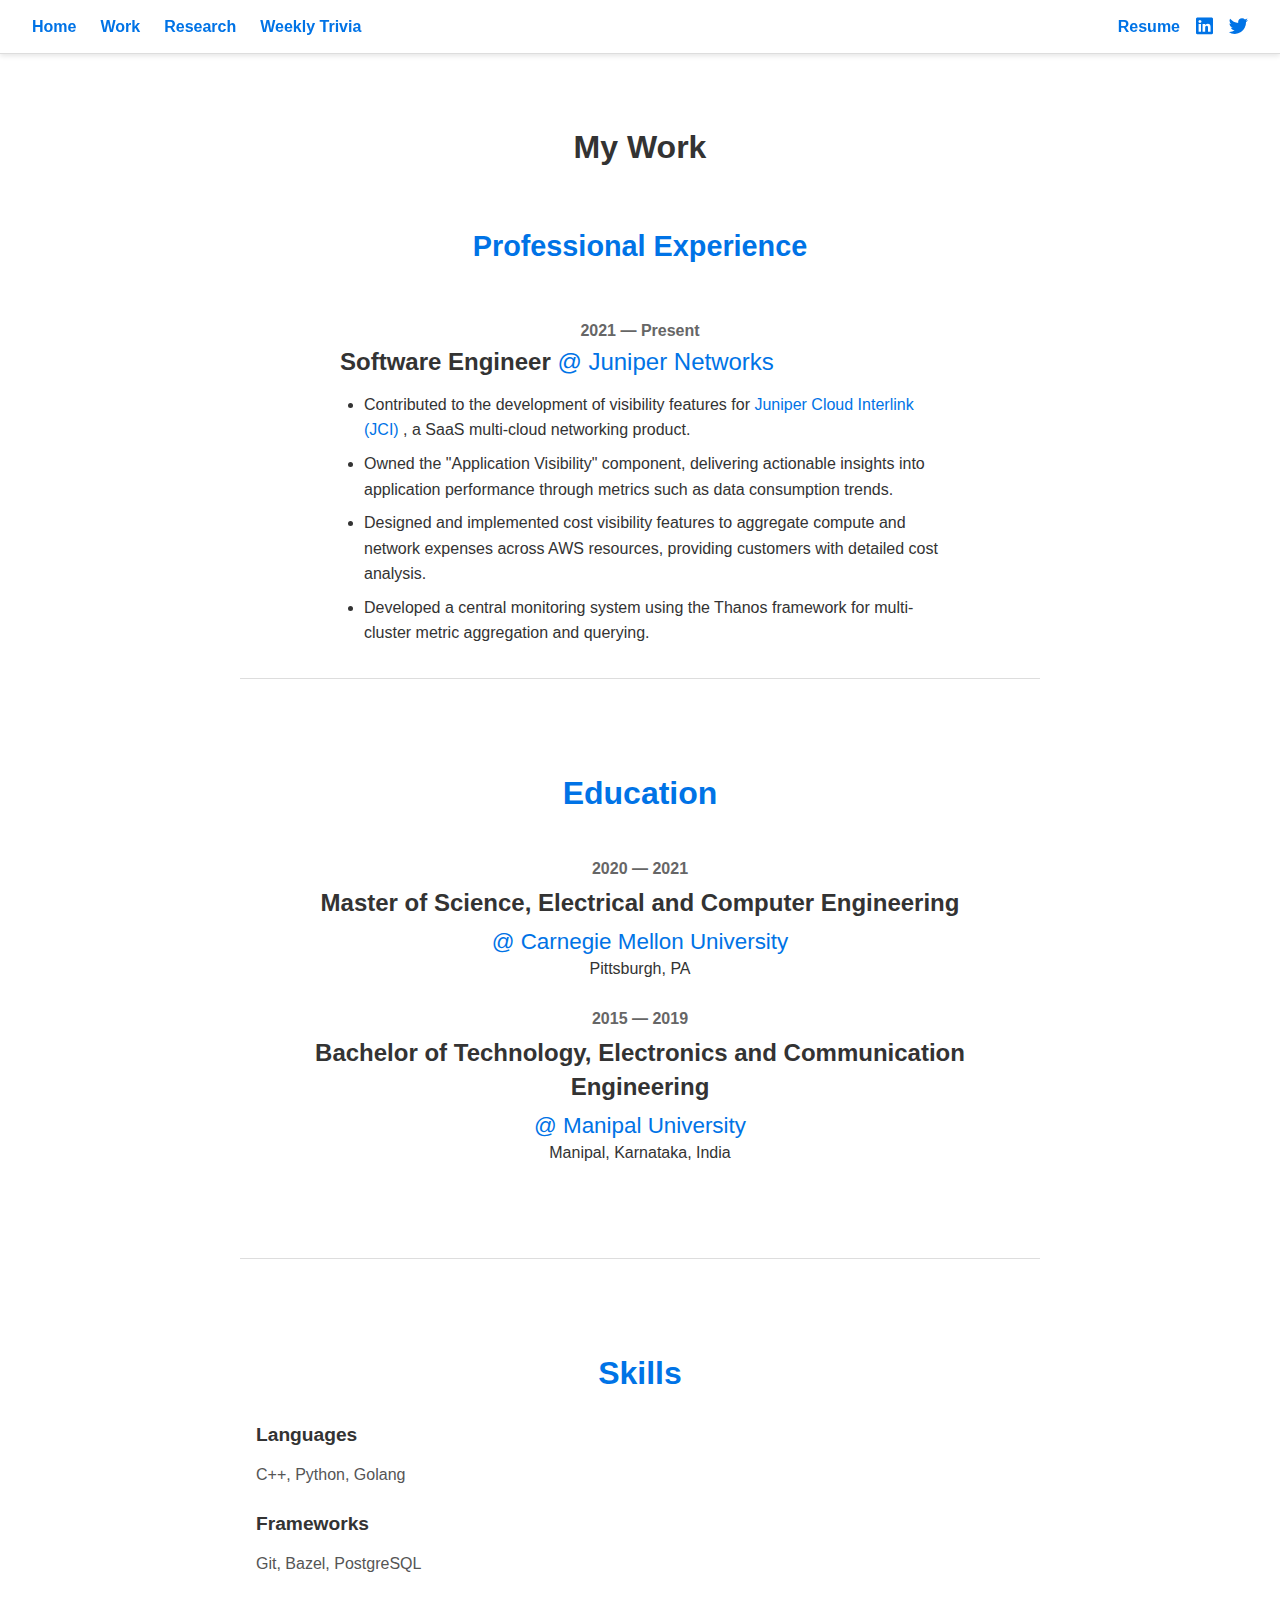
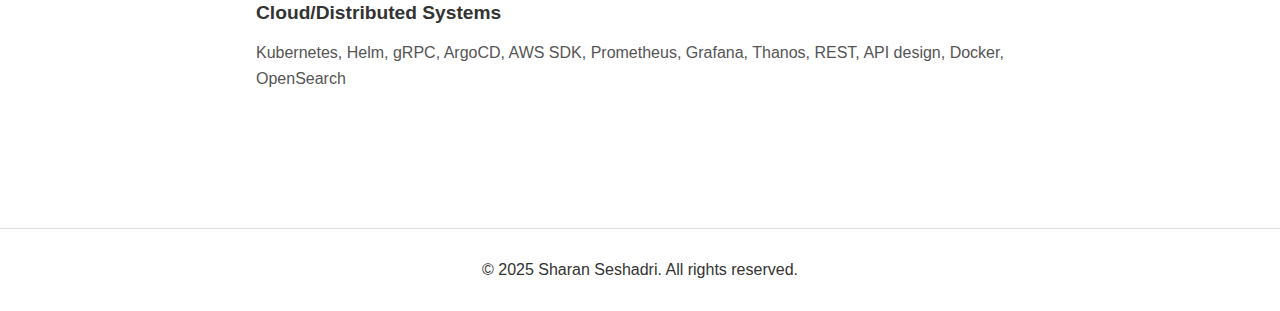
==== my-work.html @ da2d82d5 "populated all sections of my personal website." ====
<!DOCTYPE html>
<html lang="en">
<head>
  <meta charset="UTF-8">
  <meta name="viewport" content="width=device-width, initial-scale=1.0">
  <title>My Work - Sharan Seshadri</title>
  <link rel="stylesheet" href="styles.css">
  <!-- Font Awesome for icons -->
  <link rel="stylesheet" href="https://cdnjs.cloudflare.com/ajax/libs/font-awesome/6.0.0-beta3/css/all.min.css">
  <link rel="icon" type="image/x-icon" href="favicon.ico">
</head>
<body>
  <div id="container">
    <!-- Header Section -->
    <header>
      <div class="header-left">
        <a href="index.html">Home</a>
        <a href="my-work.html">Work</a>
        <a href="research.html">Research</a>
        <a href="weekly-trivia.html">Weekly Trivia</a>
      </div>
      <div class="header-right">
        <a href="assets/sharan_seshadri_resume.pdf" target="_blank" class="resume-link">Resume</a>
        <a href="https://www.linkedin.com/in/sharan-seshadri" target="_blank" aria-label="LinkedIn">
          <i class="fab fa-linkedin"></i>
        </a>
        <a href="https://x.com/sharan2510" target="_blank" aria-label="Twitter">
          <i class="fab fa-twitter"></i>
        </a>
      </div>
    </header>

    <!-- Work Experience Section -->
    <main>
      <section id="work-experience">
        <h2>My Work</h2>

        <!-- Professional Experience -->
        <div class="section">
            <h3>Professional Experience</h3>
            <div class="experience">
              <div class="timeline">2021 — Present</div>
              <div class="details">
                <h4>Software Engineer <span>@ <a href="https://www.juniper.net/us/en.html" target="_blank">Juniper Networks</a></span></h4>
                <ul>
                    <li>Contributed to the development of visibility features for <a href="https://blogs.juniper.net/en-us/enterprise-cloud-and-transformation/simplify-multicloud-networking-across-hybrid-and-multicloud-networks-at-scale-to-enable-the-best-experience" target="_blank">Juniper Cloud Interlink (JCI) </a>, a SaaS multi-cloud networking product.</li>
                    <li>Owned the "Application Visibility" component, delivering actionable insights into application performance through metrics such as data consumption trends.</li>
                    <li>Designed and implemented cost visibility features to aggregate compute and network expenses across AWS resources, providing customers with detailed cost analysis.</li>
                    <li>Developed a central monitoring system using the Thanos framework for multi-cluster metric aggregation and querying.</li>
                  </ul>
              </div>
            </div>
          </div>
          

        <!-- Academic Experience -->
        <div class="section" id="academic-experience">
            <h3>Education</h3>
            <div class="academic-item">
              <div class="timeline">2020 — 2021</div>
              <div class="details">
                <h4>Master of Science, Electrical and Computer Engineering</h4>
                <p>@ <a href="https://www.cmu.edu/" target="_blank"> Carnegie Mellon University</a></p> Pittsburgh, PA
              </div>
            </div>
            <div class="academic-item">
              <div class="timeline">2015 — 2019</div>
              <div class="details">
                <h4>Bachelor of Technology, Electronics and Communication Engineering</h4>
                <p>@ <a href="https://www.manipal.edu/mit.html" target="_blank"> Manipal University</a></p>Manipal, Karnataka, India 
              </div>
            </div>
          </div>          
        
        <!-- Divider -->
        <hr>

        <!-- Skills -->
        <div class="section" id="skills">
            <h3>Skills</h3>
            <div class="skills-categories">
              <div class="skills-category">
                <h4>Languages</h4>
                <p>C++, Python, Golang</p>
              </div>
              <div class="skills-category">
                <h4>Frameworks</h4>
                <p>Git, Bazel, PostgreSQL</p>
              </div>
              <div class="skills-category">
                <h4>Cloud/Distributed Systems</h4>
                <p>Kubernetes, Helm, gRPC, ArgoCD, AWS SDK, Prometheus, Grafana, Thanos, REST, API design, Docker, OpenSearch</p>
              </div>
            </div>
          </div>          
    </main>

    <!-- Footer -->
    <footer>
      <p>© 2025 Sharan Seshadri. All rights reserved.</p>
    </footer>
  </div>
  
  <!-- JavaScript for light/dark mode toggle -->
  <script src="scripts.js"></script>
</body>
</html>
---- styles.css ----
/* General Styles */
body {
  margin: 0;
  font-family: Arial, sans-serif;
  color: #333;
  background-color: #fff;
  transition: background-color 0.3s, color 0.3s;
}

a {
  color: #0073e6;
  text-decoration: none;
}

a:hover {
  text-decoration: underline;
}

ul {
  list-style: none;
  padding: 0;
}

/* Header Section */
header {
  display: flex;
  justify-content: space-between; /* Space between left and right sections */
  align-items: center;
  padding: 1em 2em;
  background-color: #ffffff; /* Opaque white background */
  border-bottom: 1px solid #ddd;
  position: sticky; /* Keeps the header fixed at the top */
  top: 0;
  z-index: 10;
  box-shadow: 0px 2px 5px rgba(0, 0, 0, 0.1); /* Optional: Add a subtle shadow for better separation */
}

.header-left {
  display: flex;
  gap: 1.5em; /* Space between navigation links */
}

.header-left a {
  font-size: 1em;
  font-weight: bold;
  color: #0073e6;
}

.header-left a:hover {
  color: #005bb5; /* Darker blue on hover */
}

.header-right {
  display: flex;
  align-items: center;
  gap: 1em; /* Adds space between icons */
}

.header-right .resume-link {
  color: #0073e6;
  font-size: 1em;
  font-weight: bold;
  text-decoration: none;
}

.header-right .resume-link:hover {
  text-decoration: underline;
  color: #005bb5;
}

.header-right i {
  font-size: 1.2em; /* Icon size */
  color: #0073e6;
  cursor: pointer;
}

.header-right i:hover {
  color: #005bb5;
}

header button {
  background: none;
  border: none;
  cursor: pointer;
  font-size: 1.2em;
  color: inherit;
}

header button:hover {
  color: #0073e6;
}

/* Intro Section */
.intro {
  text-align: center;
  padding: 3em 1em;
}

.intro h2 {
  font-size: 2em;
  margin: 1;
}

.intro p {
  text-align: justify;
  font-size: 1.1em; /* Optional: Adjust font size if needed */
  line-height: 1.6; /* Optional: Improve readability by adding line height */
  margin: 1.5em 0; /* Optional: Add spacing between paragraphs */
}

/* Main Content Section */
section {
  max-width: 800px;
  margin: 2em auto;
  padding: 1em;
}

section h3 {
  font-size: 1.5em;
  margin-bottom: 0.5em;
}

footer {
  text-align: center;
  padding: 1em;
  border-top: 1px solid #ddd;
}

/* Dark Mode */
body.dark {
  background-color: #121212;
  color: #f1f1f1;
}

body.dark a {
  color: #90caf9;
}

body.dark header {
  border-bottom: 1px solid #444;
}

body.dark footer {
  border-top: 1px solid #444;
}

.header-right i:hover {
  color: #90caf9; /* Adjust hover color for dark mode */
}

/* Work Experience Section */
#work-experience {
  max-width: 800px;
  margin: 2em auto;
  padding: 1em;
}

#work-experience h2 {
  font-size: 2em;
  text-align: center;
  margin-bottom: 2em;
}

.section {
  margin-bottom: 2em;
}

.section h3 {
  font-size: 1.8em;
  text-align: center;
  margin-bottom: 1.5em;
  color: #0073e6;
}

/* Experience Entries */
.experience {
  display: flex;
  flex-direction: column;
  align-items: center;
  text-align: left;
  margin-bottom: 1.5em;
  padding: 1em 0;
  border-bottom: 1px solid #ddd;
}

.timeline {
  font-size: 1em;
  font-weight: bold;
  color: #666;
  text-align: center;
  margin-bottom: 0.5em;
}

.details {
  max-width: 600px;
}

.details h4 {
  font-size: 1.5em;
  margin: 0 0 0.5em;
}

.details h4 span {
  font-size: 1em;
  font-weight: normal;
  color: #0073e6;
}

.details p {
  font-size: 1em;
  color: #333;
  line-height: 1.6;
}

/* Skills Section */
#skills {
  padding: 2em 1em;
  text-align: center;
}

#skills h3 {
  font-size: 2em;
  margin-bottom: 1em;
  color: #0073e6; /* Matching accent color */
}

.skills-categories {
  max-width: 800px;
  margin: 0 auto;
  text-align: left; /* Align content to the left like other sections */
}

.skills-category {
  margin-bottom: 1.5em; /* Spacing between skill categories */
}

.skills-category h4 {
  font-size: 1.2em;
  font-weight: bold;
  color: #333; /* Match text color with other headings */
  margin-bottom: 0.5em;
}

.skills-category p {
  font-size: 1em;
  line-height: 1.6;
  color: #555; /* Softer color for text */
}


/* Responsive Design */
@media (max-width: 768px) {
  .experience {
    text-align: center;
  }

  .details {
    max-width: 100%;
  }
}

.details ul {
  list-style-type: disc; /* Standard bullet points */
  margin: 1em 0;
  padding-left: 1.5em; /* Indentation for bullet points */
  color: #333; /* Text color for bullets */
}

.details ul li {
  margin-bottom: 0.5em; /* Spacing between bullet points */
  font-size: 1em; /* Consistent font size */
  line-height: 1.6; /* Improve readability */
}

/* Academic Experience Section */
#academic-experience {
  padding: 2em 1em;
  text-align: center;
  max-width: 800px; /* Ensure same width as other headings */
  margin: 0 auto; /* Center the section */
}

#academic-experience h3 {
  font-size: 2em;
  margin-bottom: 1.5em;
  color: #0073e6; /* Accent color */
  text-align: center; /* Ensure heading is centered */
}

/* Academic Items */
.academic-item {
  margin-bottom: 2em;
  text-align: center; /* Center all text inside this container */
}

.academic-item .timeline {
  font-size: 1em;
  font-weight: bold;
  color: #666;
  margin-bottom: 0.5em;
}

.academic-item .details {
  max-width: 800px; /* Ensure consistent width */
  margin: 0 auto; /* Center align details within the section */
}

.academic-item .details h4 {
  font-size: 1.5em;
  font-weight: bold;
  color: #333;
  margin-bottom: 0.2em;
  line-height: 1.4;
}

.academic-item .details p {
  font-size: 1.4em;
  color: #0073e6; /* Blue for university */
  margin: 0;
}

/* Divider Styling */
hr {
  border: none;
  border-top: 1px solid #ddd;
  margin: 2em 0; /* Adds space above and below the divider */
  width: 100%; /* Spans the entire container width */
}

/* Trivia Section */
#trivia-container {
  max-width: 800px;
  margin: 4em auto;
  text-align: center;
}

.trivia {
  padding: 2em;
  border: 1px solid #ddd;
  border-radius: 8px;
  background-color: #f9f9f9;
}

.trivia-date {
  font-size: 1.2em;
  color: #666;
  margin-bottom: 1em;
}

.trivia-text {
  font-size: 1.5em;
  color: #333;
  margin-bottom: 2em;
}

.trivia-navigation {
  display: flex;
  justify-content: space-between;
}

.trivia-nav-link {
  font-size: 1em;
  color: #0073e6;
  text-decoration: none;
  font-weight: bold;
}

.trivia-nav-link:hover {
  text-decoration: underline;
}

.trivia-header {
  text-align: center;
  padding: 3em 1em;
}

.trivia-header h2 {
  font-size: 2em;
  margin: 0;
}

.trivia-header p {
  font-size: 1.2em;
  margin-top: 0.5em;
}

.experience.no-divider {
  border-bottom: none; /* Removes the divider */
  padding-bottom: 0; /* Adjust padding to make spacing consistent */
}

.experience.no-divider:last-child {
  margin-bottom: 0; /* Remove extra space for the last item */
}

.paper-link {
  display: block; /* Places the link on its own line for clarity */
  font-size: 1em;
  color: #0073e6;
  text-decoration: none;
  margin-top: 0.5em;
}

.paper-link:hover {
  text-decoration: underline;
  color: #005bb5; /* Darker blue for hover effect */
}

.profile-photo {
  display: block;
  margin: 1em auto; /* Center the image and add spacing */
  width: 500px; /* Adjust width */
  height: 500px; /* Match height to width for a perfect circle */
  border-radius: 50%; /* Ensure the photo stays circular */
  object-fit: cover; /* Prevent stretching by cropping if needed */
  box-shadow: 0 4px 6px rgba(0, 0, 0, 0.1); /* Optional: Add a subtle shadow for better aesthetics */
}

.experience.no-divider {
  margin-bottom: 2em; /* Adds space between each experience section */
}
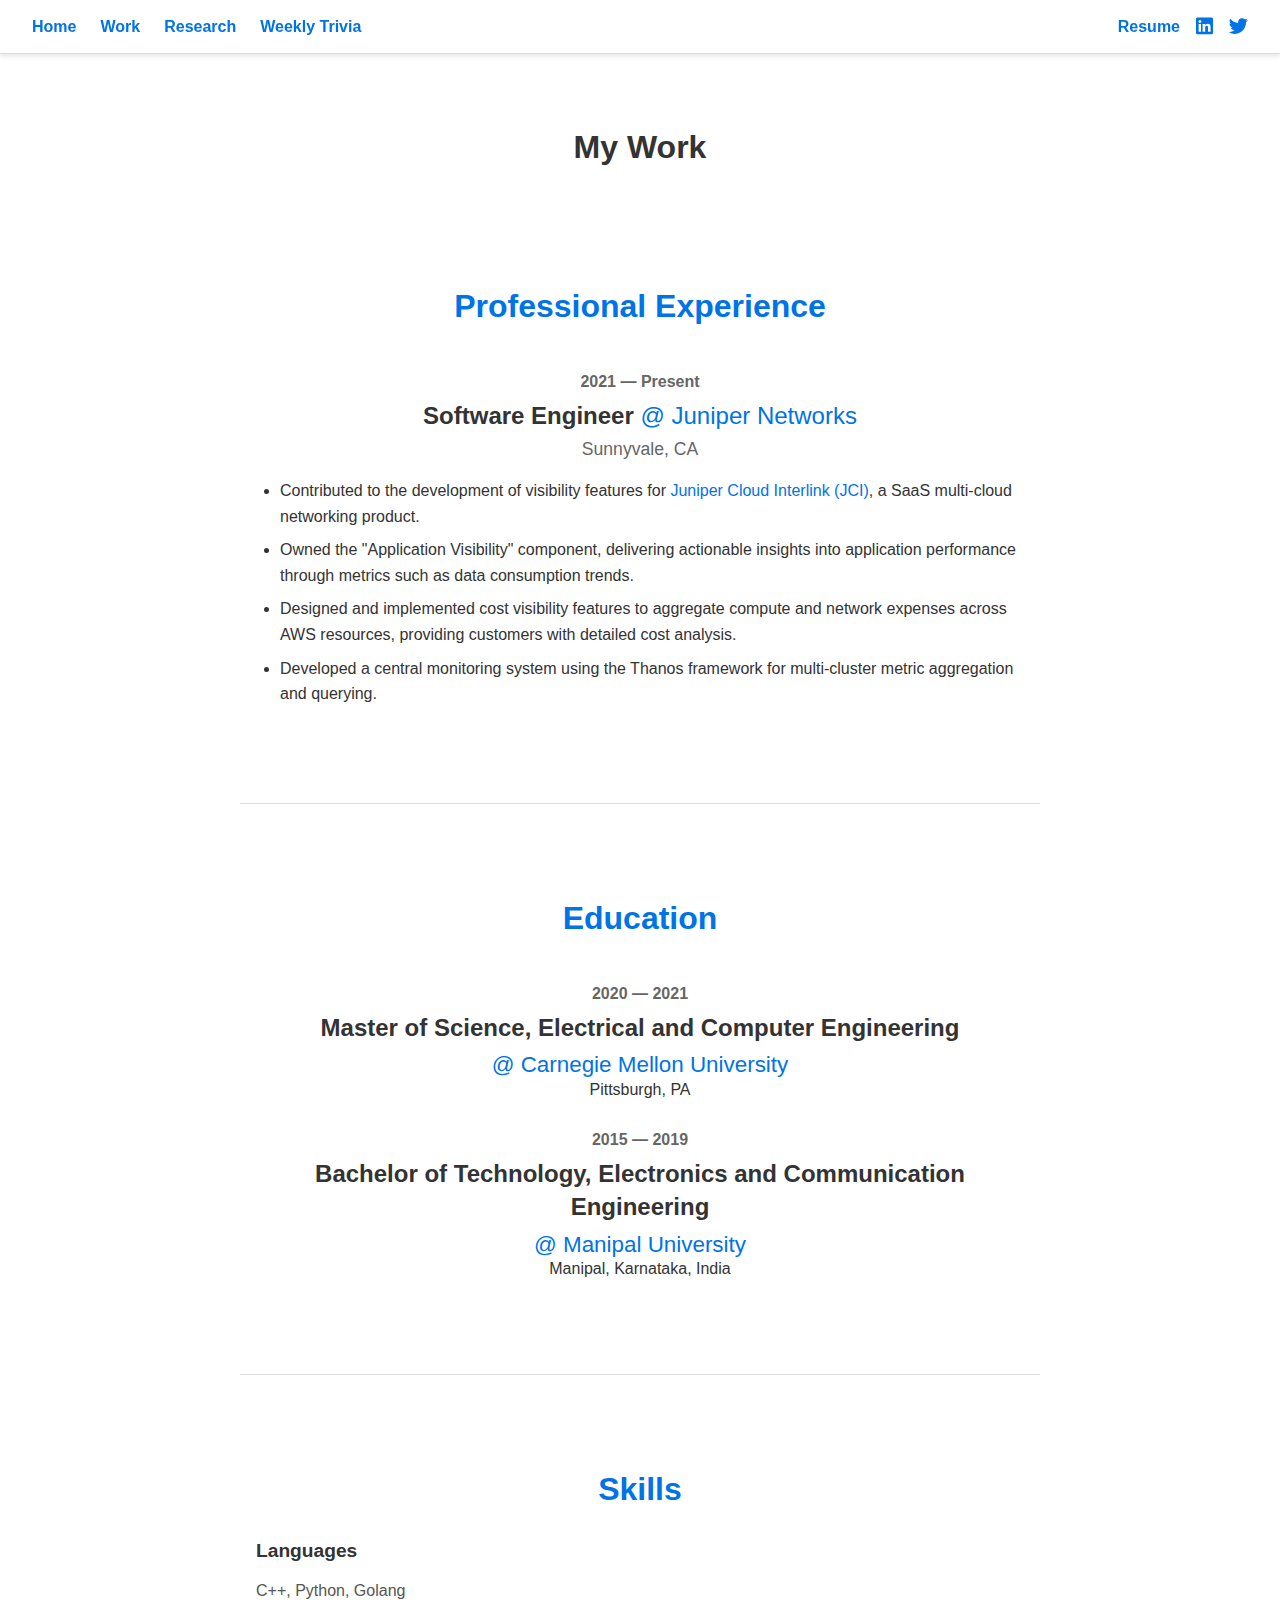
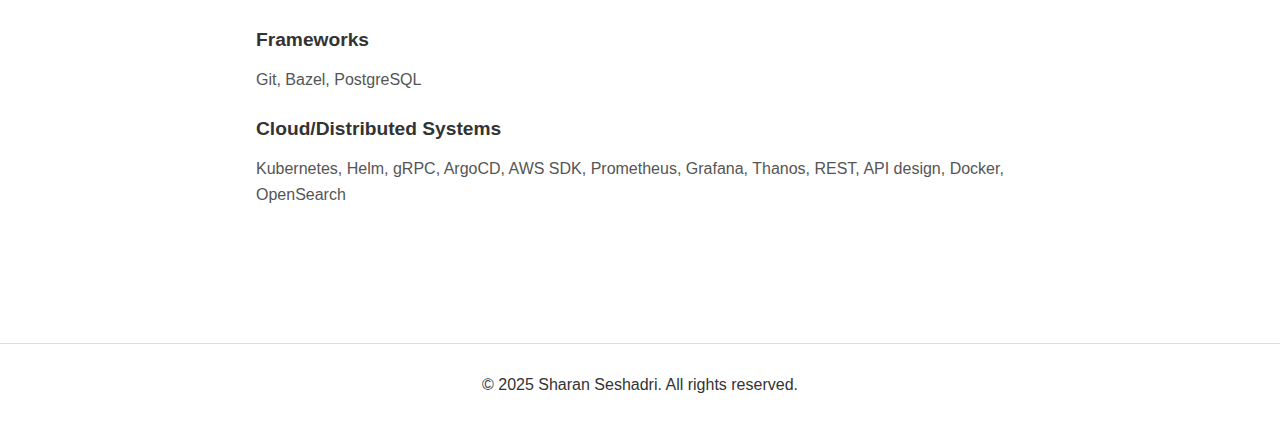
==== commit b9532668: "formatting, typos" ====
--- a/my-work.html
+++ b/my-work.html
@@ -36,22 +36,25 @@
         <h2>My Work</h2>
 
         <!-- Professional Experience -->
-        <div class="section">
-            <h3>Professional Experience</h3>
-            <div class="experience">
+        <section id="professional-experience">
+            <h2>Professional Experience</h2>
+            <div class="experience-item">
               <div class="timeline">2021 — Present</div>
               <div class="details">
                 <h4>Software Engineer <span>@ <a href="https://www.juniper.net/us/en.html" target="_blank">Juniper Networks</a></span></h4>
-                <ul>
-                    <li>Contributed to the development of visibility features for <a href="https://blogs.juniper.net/en-us/enterprise-cloud-and-transformation/simplify-multicloud-networking-across-hybrid-and-multicloud-networks-at-scale-to-enable-the-best-experience" target="_blank">Juniper Cloud Interlink (JCI) </a>, a SaaS multi-cloud networking product.</li>
-                    <li>Owned the "Application Visibility" component, delivering actionable insights into application performance through metrics such as data consumption trends.</li>
-                    <li>Designed and implemented cost visibility features to aggregate compute and network expenses across AWS resources, providing customers with detailed cost analysis.</li>
-                    <li>Developed a central monitoring system using the Thanos framework for multi-cluster metric aggregation and querying.</li>
-                  </ul>
+                <p>Sunnyvale, CA</p>
               </div>
+              <ul>
+                <li>Contributed to the development of visibility features for <a href="https://www.juniper.net" target="_blank">Juniper Cloud Interlink (JCI)</a>, a SaaS multi-cloud networking product.</li>
+                <li>Owned the "Application Visibility" component, delivering actionable insights into application performance through metrics such as data consumption trends.</li>
+                <li>Designed and implemented cost visibility features to aggregate compute and network expenses across AWS resources, providing customers with detailed cost analysis.</li>
+                <li>Developed a central monitoring system using the Thanos framework for multi-cluster metric aggregation and querying.</li>
+              </ul>
             </div>
-          </div>
-          
+          </section>
+
+        <!-- Divider -->
+        <hr>
 
         <!-- Academic Experience -->
         <div class="section" id="academic-experience">
--- a/styles.css
+++ b/styles.css
@@ -197,7 +197,7 @@
 
 .details h4 {
   font-size: 1.5em;
-  margin: 0 0 0.5em;
+  margin: 0 0 0.2em;
 }
 
 .details h4 span {
@@ -209,7 +209,8 @@
 .details p {
   font-size: 1em;
   color: #333;
-  line-height: 1.6;
+  margin: 0; /* Ensure there's no extra margin */
+  line-height: 1.4; /* Slightly smaller line height for tighter spacing */
 }
 
 /* Skills Section */
@@ -418,4 +419,67 @@
 
 .experience.no-divider {
   margin-bottom: 2em; /* Adds space between each experience section */
+}
+
+/* Professional Experience Section */
+#professional-experience {
+  padding: 2em 1em;
+  text-align: center; /* Center align the entire section */
+  max-width: 800px; /* Consistent width with other sections */
+  margin: 0 auto; /* Center the section within the page */
+}
+
+#professional-experience h2 {
+  font-size: 2em;
+  margin-bottom: 1.5em;
+  color: #0073e6; /* Accent color */
+}
+
+.experience-item {
+  margin-bottom: 2em;
+}
+
+.experience-item .timeline {
+  font-size: 1em;
+  font-weight: bold;
+  color: #666;
+  margin-bottom: 0.5em;
+}
+
+.experience-item .details {
+  max-width: 600px;
+  margin: 0 auto; /* Center the content */
+}
+
+.experience-item .details h4 {
+  font-size: 1.5em;
+  font-weight: bold;
+  color: #333;
+  margin-bottom: 0.2em;
+  line-height: 1.4;
+}
+
+.experience-item .details h4 span a {
+  color: #0073e6; /* Match link color with accent color */
+  text-decoration: none;
+}
+
+.experience-item .details p {
+  font-size: 1.1em;
+  color: #666;
+  margin-top: 0;
+}
+
+.experience-item ul {
+  list-style-type: disc;
+  margin: 1em 0;
+  padding-left: 1.5em; /* Indent bullet points */
+  text-align: left; /* Left-align the bullet points */
+}
+
+.experience-item ul li {
+  margin-bottom: 0.5em;
+  font-size: 1em;
+  color: #333;
+  line-height: 1.6;
 }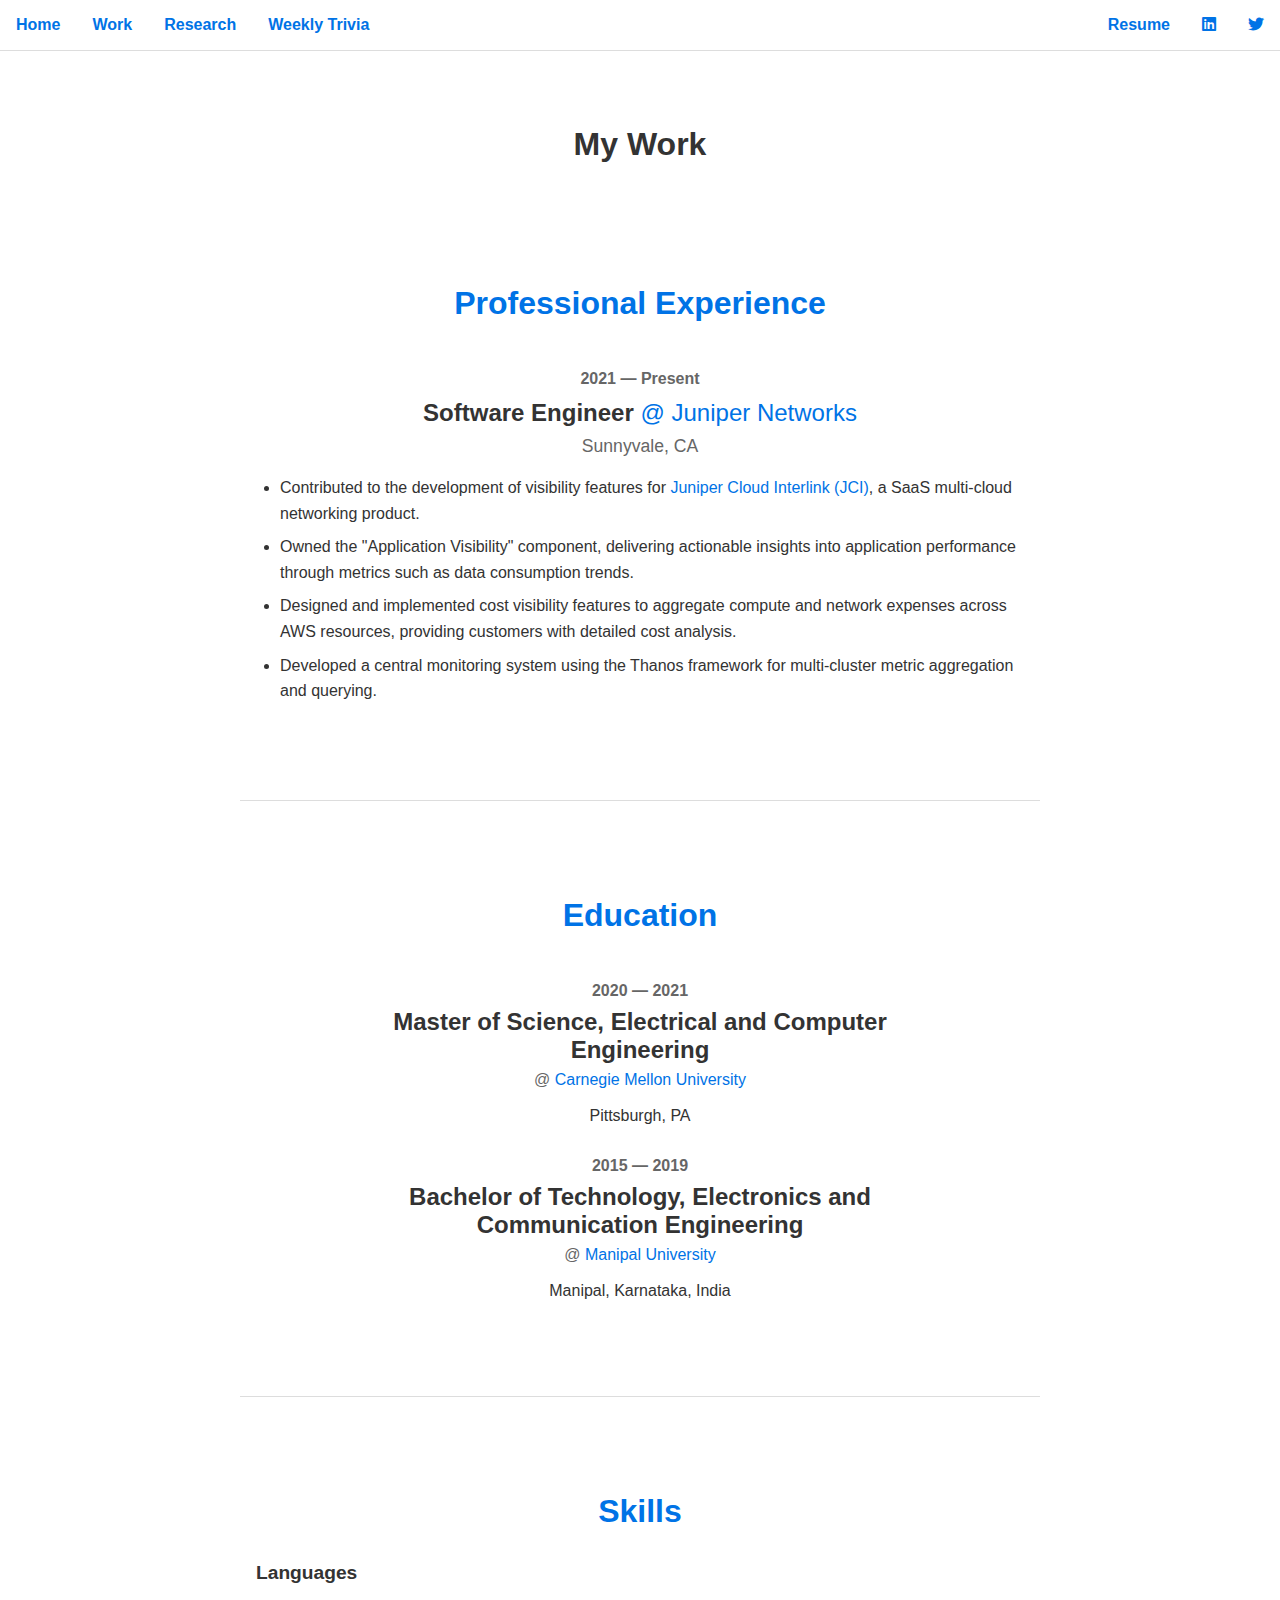
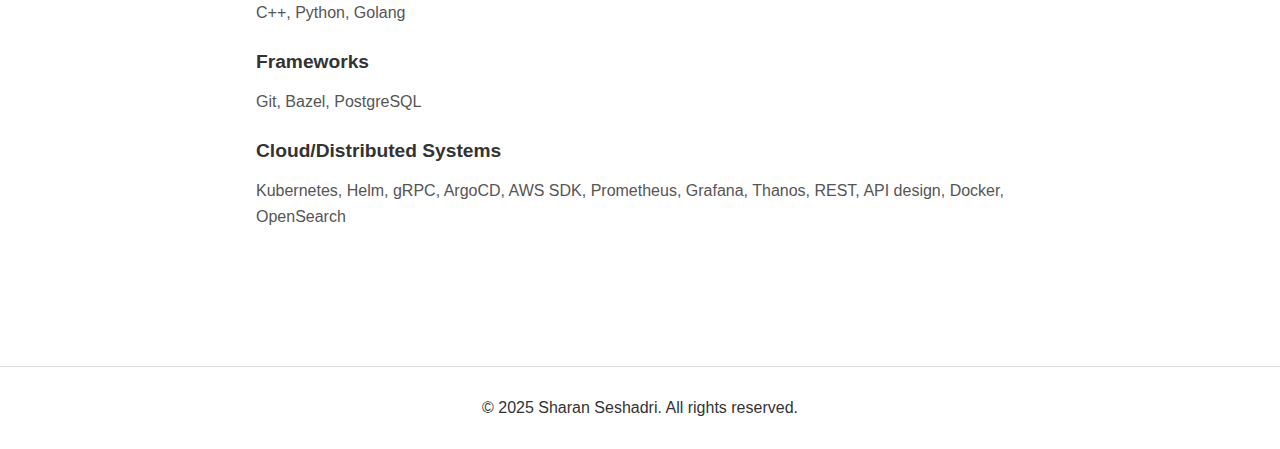
==== commit 965ddbde: "added separate headers for mobile" ====
--- a/my-work.html
+++ b/my-work.html
@@ -3,7 +3,7 @@
 <head>
   <meta charset="UTF-8">
   <meta name="viewport" content="width=device-width, initial-scale=1.0">
-  <title>My Work - Sharan Seshadri</title>
+  <title>Work</title>
   <link rel="stylesheet" href="styles.css">
   <!-- Font Awesome for icons -->
   <link rel="stylesheet" href="https://cdnjs.cloudflare.com/ajax/libs/font-awesome/6.0.0-beta3/css/all.min.css">
@@ -12,22 +12,40 @@
 <body>
   <div id="container">
     <!-- Header Section -->
+    <!-- Header Section -->
     <header>
-      <div class="header-left">
+      <!-- Desktop Navigation -->
+      <div class="header-desktop">
+        <div class="header-left">
+          <a href="index.html">Home</a>
+          <a href="my-work.html">Work</a>
+          <a href="research.html">Research</a>
+          <a href="weekly-trivia.html">Weekly Trivia</a>
+        </div>
+        <div class="header-right">
+          <a href="assets/sharan_seshadri_resume.pdf" target="_blank" class="resume-link">Resume</a>
+          <a href="https://www.linkedin.com/in/sharan-seshadri" target="_blank" aria-label="LinkedIn">
+            <i class="fab fa-linkedin"></i>
+          </a>
+          <a href="https://x.com/sharan2510" target="_blank" aria-label="Twitter">
+            <i class="fab fa-twitter"></i>
+          </a>
+        </div>
+      </div>
+    
+      <!-- Mobile Navigation -->
+      <div class="mobile-header">
+        <button id="hamburger-menu" aria-label="Open Menu">
+          <i class="fas fa-bars"></i>
+        </button>
+        <a href="assets/sharan_seshadri_resume.pdf" target="_blank" class="resume-link">Resume</a>
+      </div>
+      <nav id="mobile-nav" class="hidden">
         <a href="index.html">Home</a>
         <a href="my-work.html">Work</a>
         <a href="research.html">Research</a>
         <a href="weekly-trivia.html">Weekly Trivia</a>
-      </div>
-      <div class="header-right">
-        <a href="assets/sharan_seshadri_resume.pdf" target="_blank" class="resume-link">Resume</a>
-        <a href="https://www.linkedin.com/in/sharan-seshadri" target="_blank" aria-label="LinkedIn">
-          <i class="fab fa-linkedin"></i>
-        </a>
-        <a href="https://x.com/sharan2510" target="_blank" aria-label="Twitter">
-          <i class="fab fa-twitter"></i>
-        </a>
-      </div>
+      </nav>
     </header>
 
     <!-- Work Experience Section -->
--- a/styles.css
+++ b/styles.css
@@ -21,74 +21,107 @@
   padding: 0;
 }
 
-/* Header Section */
+/* General Header Styles */
 header {
+  background-color: #ffffff;
+  padding: 1em;
+  border-bottom: 1px solid #ddd;
+  position: sticky;
+  top: 0;
+  z-index: 1000;
   display: flex;
-  justify-content: space-between; /* Space between left and right sections */
+  justify-content: space-between;
   align-items: center;
-  padding: 1em 2em;
-  background-color: #ffffff; /* Opaque white background */
-  border-bottom: 1px solid #ddd;
-  position: sticky; /* Keeps the header fixed at the top */
-  top: 0;
-  z-index: 10;
-  box-shadow: 0px 2px 5px rgba(0, 0, 0, 0.1); /* Optional: Add a subtle shadow for better separation */
-}
-
-.header-left {
+}
+
+/* Desktop Header */
+.header-desktop {
   display: flex;
-  gap: 1.5em; /* Space between navigation links */
-}
-
-.header-left a {
-  font-size: 1em;
-  font-weight: bold;
-  color: #0073e6;
-}
-
-.header-left a:hover {
-  color: #005bb5; /* Darker blue on hover */
-}
-
-.header-right {
+  justify-content: space-between;
+  width: 100%;
+  align-items: center;
+}
+
+.header-left, .header-right {
   display: flex;
+  gap: 2em; /* Add consistent spacing between links */
+}
+
+.header-left a, .header-right a {
+  text-decoration: none;
+  font-size: 1em;
+  color: #0073e6;
+  font-weight: bold;
+}
+
+.header-left a:hover, .header-right a:hover {
+  color: #005bb5;
+  text-decoration: underline;
+}
+
+/* Mobile Header */
+.mobile-header {
+  display: none; /* Hidden by default for larger screens */
+  justify-content: space-between;
   align-items: center;
-  gap: 1em; /* Adds space between icons */
-}
-
-.header-right .resume-link {
-  color: #0073e6;
-  font-size: 1em;
-  font-weight: bold;
-  text-decoration: none;
-}
-
-.header-right .resume-link:hover {
-  text-decoration: underline;
-  color: #005bb5;
-}
-
-.header-right i {
-  font-size: 1.2em; /* Icon size */
-  color: #0073e6;
-  cursor: pointer;
-}
-
-.header-right i:hover {
-  color: #005bb5;
-}
-
-header button {
+  width: 100%;
+}
+
+#hamburger-menu {
   background: none;
   border: none;
+  font-size: 1.5em;
   cursor: pointer;
-  font-size: 1.2em;
-  color: inherit;
-}
-
-header button:hover {
-  color: #0073e6;
-}
+  color: #0073e6;
+}
+
+#hamburger-menu:hover {
+  color: #005bb5;
+}
+
+/* Mobile Navigation */
+#mobile-nav {
+  display: none;
+  background-color: #ffffff;
+  position: absolute;
+  top: 100%;
+  left: 0;
+  width: 100%;
+  text-align: center;
+  border-top: 1px solid #ddd;
+  padding: 1em 0;
+}
+
+#mobile-nav a {
+  display: block;
+  padding: 1em 0;
+  font-size: 1em;
+  color: #0073e6;
+  text-decoration: none;
+  border-bottom: 1px solid #ddd;
+}
+
+#mobile-nav a:hover {
+  background-color: #f0f0f0;
+  color: #005bb5;
+}
+
+/* Toggle visibility for mobile nav */
+#mobile-nav.visible {
+  display: block;
+}
+
+/* Responsive Design */
+@media (max-width: 768px) {
+  .header-desktop {
+    display: none; /* Hide desktop header on small screens */
+  }
+
+  .mobile-header {
+    display: flex; /* Show mobile header */
+  }
+}
+
 
 /* Intro Section */
 .intro {
@@ -273,51 +306,71 @@
   line-height: 1.6; /* Improve readability */
 }
 
-/* Academic Experience Section */
+/* Center Academic Experience Section */
 #academic-experience {
-  padding: 2em 1em;
-  text-align: center;
-  max-width: 800px; /* Ensure same width as other headings */
-  margin: 0 auto; /* Center the section */
+  text-align: center;
+  max-width: 800px;
+  margin: 0 auto; /* Center the entire section */
+  padding: 2em 1em; /* Add padding for spacing */
 }
 
 #academic-experience h3 {
   font-size: 2em;
+  color: #0073e6; /* Match the accent color */
   margin-bottom: 1.5em;
-  color: #0073e6; /* Accent color */
-  text-align: center; /* Ensure heading is centered */
-}
-
-/* Academic Items */
+}
+
 .academic-item {
-  margin-bottom: 2em;
-  text-align: center; /* Center all text inside this container */
+  margin-bottom: 2em; /* Add spacing between items */
+  text-align: center; /* Center-align all text */
 }
 
 .academic-item .timeline {
   font-size: 1em;
   font-weight: bold;
   color: #666;
-  margin-bottom: 0.5em;
+  margin-bottom: 0.5em; /* Add space between the timeline and details */
 }
 
 .academic-item .details {
-  max-width: 800px; /* Ensure consistent width */
-  margin: 0 auto; /* Center align details within the section */
+  max-width: 600px;
+  margin: 0 auto; /* Center-align details within the section */
 }
 
 .academic-item .details h4 {
   font-size: 1.5em;
-  font-weight: bold;
-  color: #333;
-  margin-bottom: 0.2em;
-  line-height: 1.4;
+  color: #333;
+  margin-bottom: 0.2em; /* Space below the title */
+}
+
+.academic-item .details span a {
+  color: #0073e6; /* Blue for links */
+  text-decoration: none;
+}
+
+.academic-item .details span a:hover {
+  text-decoration: underline;
 }
 
 .academic-item .details p {
-  font-size: 1.4em;
-  color: #0073e6; /* Blue for university */
-  margin: 0;
+  font-size: 1em;
+  color: #666; /* Softer color for location */
+  margin-bottom: 1em;
+}
+
+.academic-item ul {
+  list-style-type: disc;
+  padding-left: 1.5em; /* Indentation for bullets */
+  text-align: left; /* Align bullet points to the left */
+  margin: 1em auto; /* Center-align the list container */
+  max-width: 600px;
+}
+
+.academic-item ul li {
+  margin-bottom: 0.5em;
+  font-size: 1em;
+  line-height: 1.6; /* Improve readability */
+  color: #333;
 }
 
 /* Divider Styling */
@@ -482,4 +535,4 @@
   font-size: 1em;
   color: #333;
   line-height: 1.6;
-}+}
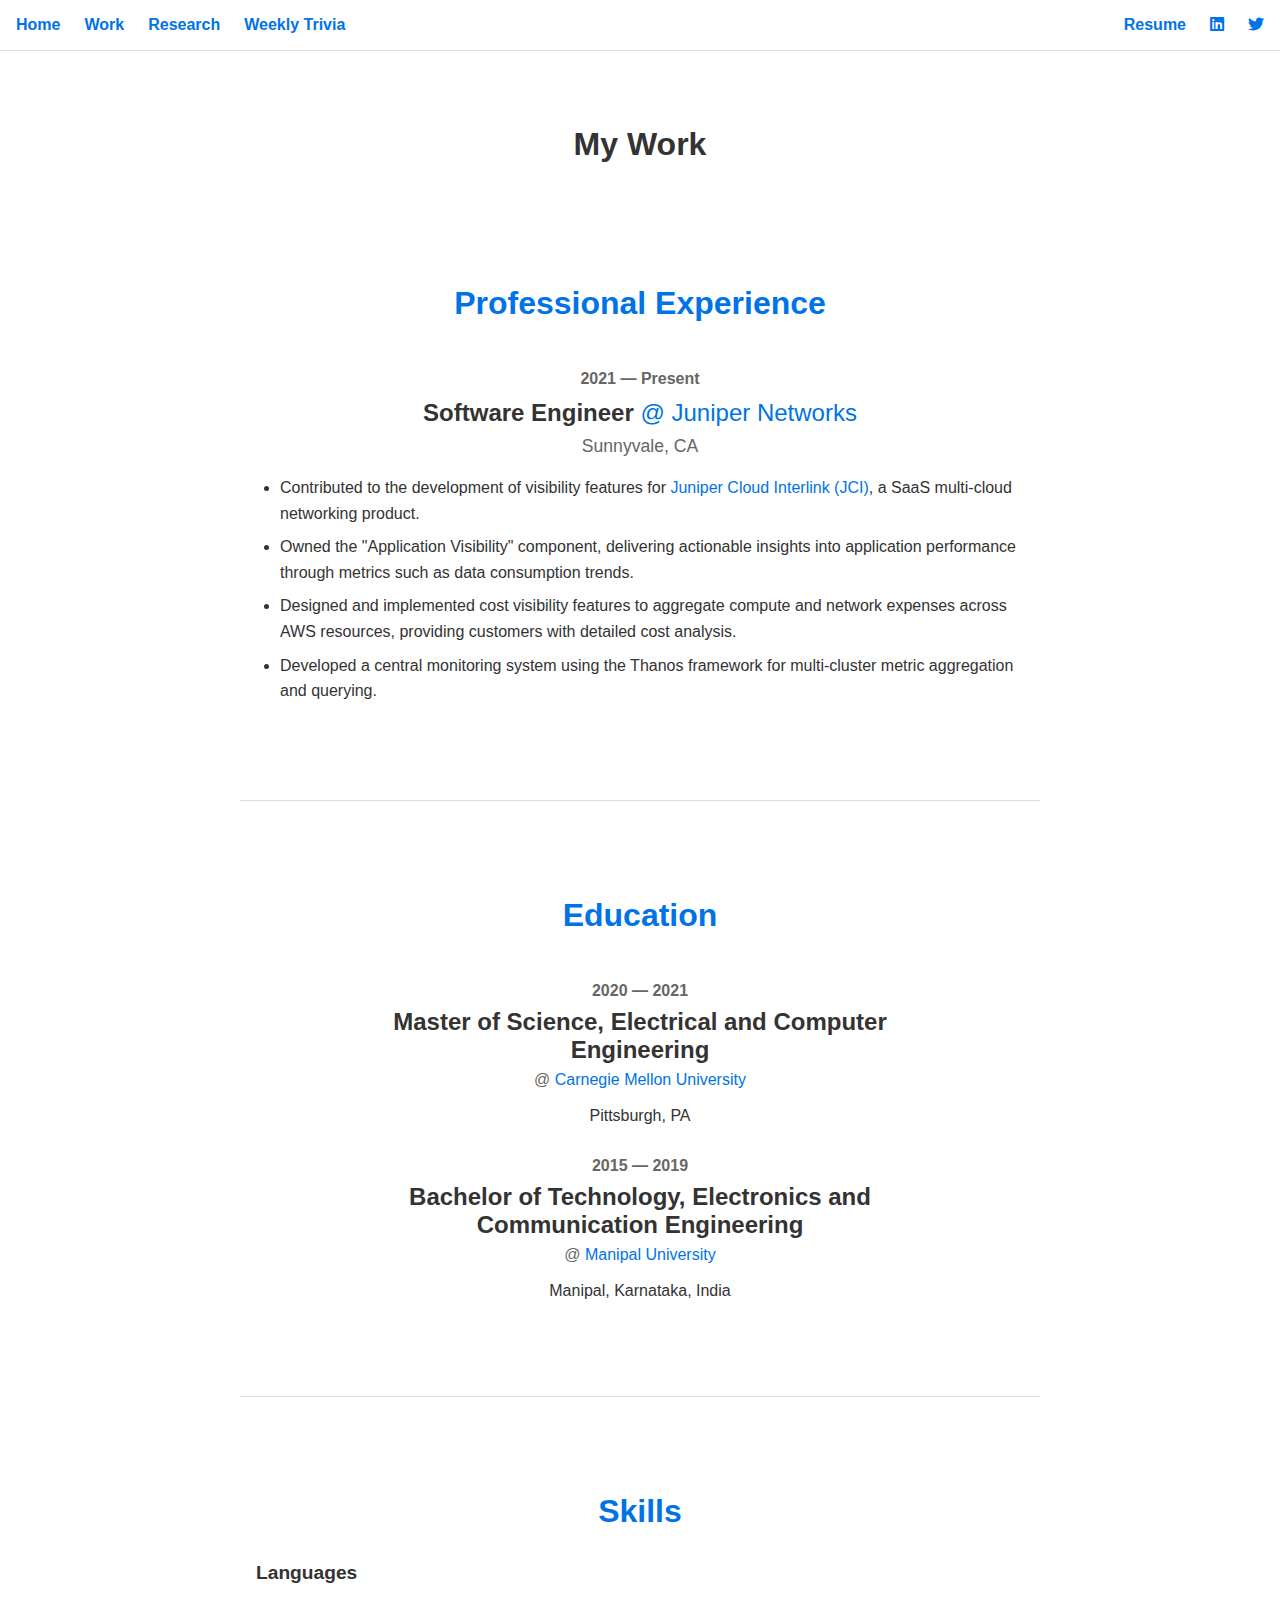
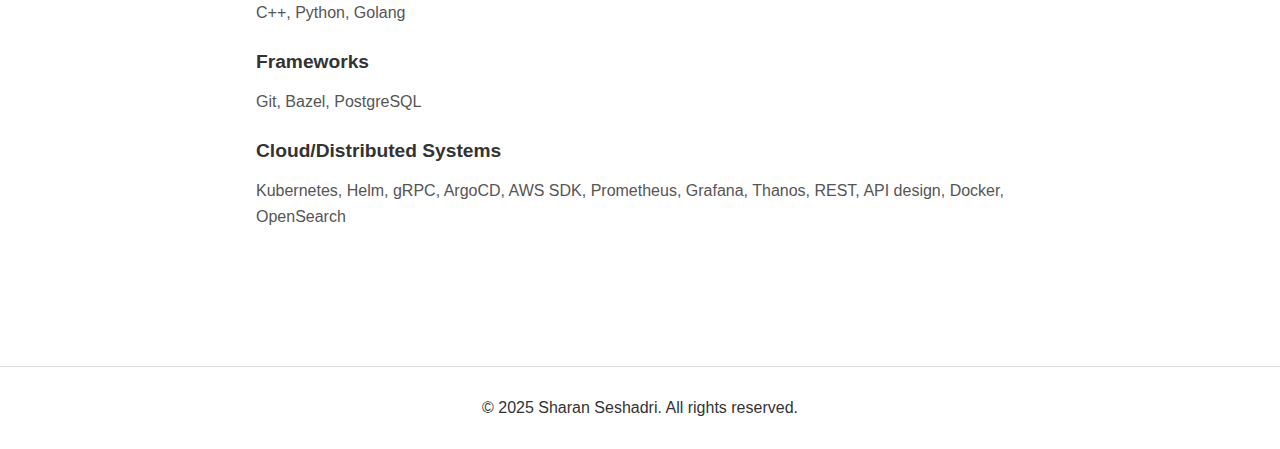
==== commit 22a2f8da: "added mobile fix" ====
--- a/my-work.html
+++ b/my-work.html
@@ -14,7 +14,7 @@
     <!-- Header Section -->
     <!-- Header Section -->
     <header>
-      <!-- Desktop Navigation -->
+      <!-- Desktop Header -->
       <div class="header-desktop">
         <div class="header-left">
           <a href="index.html">Home</a>
@@ -33,13 +33,15 @@
         </div>
       </div>
     
-      <!-- Mobile Navigation -->
+      <!-- Mobile Header -->
       <div class="mobile-header">
         <button id="hamburger-menu" aria-label="Open Menu">
           <i class="fas fa-bars"></i>
         </button>
         <a href="assets/sharan_seshadri_resume.pdf" target="_blank" class="resume-link">Resume</a>
       </div>
+    
+      <!-- Mobile Navigation -->
       <nav id="mobile-nav" class="hidden">
         <a href="index.html">Home</a>
         <a href="my-work.html">Work</a>
@@ -47,6 +49,7 @@
         <a href="weekly-trivia.html">Weekly Trivia</a>
       </nav>
     </header>
+    
 
     <!-- Work Experience Section -->
     <main>
@@ -63,7 +66,7 @@
                 <p>Sunnyvale, CA</p>
               </div>
               <ul>
-                <li>Contributed to the development of visibility features for <a href="https://www.juniper.net" target="_blank">Juniper Cloud Interlink (JCI)</a>, a SaaS multi-cloud networking product.</li>
+                <li>Contributed to the development of visibility features for <a href="https://blogs.juniper.net/en-us/enterprise-cloud-and-transformation/simplify-multicloud-networking-across-hybrid-and-multicloud-networks-at-scale-to-enable-the-best-experience" target="_blank">Juniper Cloud Interlink (JCI)</a>, a SaaS multi-cloud networking product.</li>
                 <li>Owned the "Application Visibility" component, delivering actionable insights into application performance through metrics such as data consumption trends.</li>
                 <li>Designed and implemented cost visibility features to aggregate compute and network expenses across AWS resources, providing customers with detailed cost analysis.</li>
                 <li>Developed a central monitoring system using the Thanos framework for multi-cluster metric aggregation and querying.</li>
--- a/styles.css
+++ b/styles.css
@@ -30,11 +30,10 @@
   top: 0;
   z-index: 1000;
   display: flex;
-  justify-content: space-between;
+  flex-direction: column;
   align-items: center;
 }
 
-/* Desktop Header */
 .header-desktop {
   display: flex;
   justify-content: space-between;
@@ -44,7 +43,7 @@
 
 .header-left, .header-right {
   display: flex;
-  gap: 2em; /* Add consistent spacing between links */
+  gap: 1.5em; /* Adjust spacing for alignment */
 }
 
 .header-left a, .header-right a {
@@ -61,7 +60,7 @@
 
 /* Mobile Header */
 .mobile-header {
-  display: none; /* Hidden by default for larger screens */
+  display: none; /* Hide for larger screens */
   justify-content: space-between;
   align-items: center;
   width: 100%;
@@ -106,7 +105,6 @@
   color: #005bb5;
 }
 
-/* Toggle visibility for mobile nav */
 #mobile-nav.visible {
   display: block;
 }
@@ -114,14 +112,13 @@
 /* Responsive Design */
 @media (max-width: 768px) {
   .header-desktop {
-    display: none; /* Hide desktop header on small screens */
+    display: none; /* Hide desktop header on smaller screens */
   }
 
   .mobile-header {
     display: flex; /* Show mobile header */
   }
 }
-
 
 /* Intro Section */
 .intro {
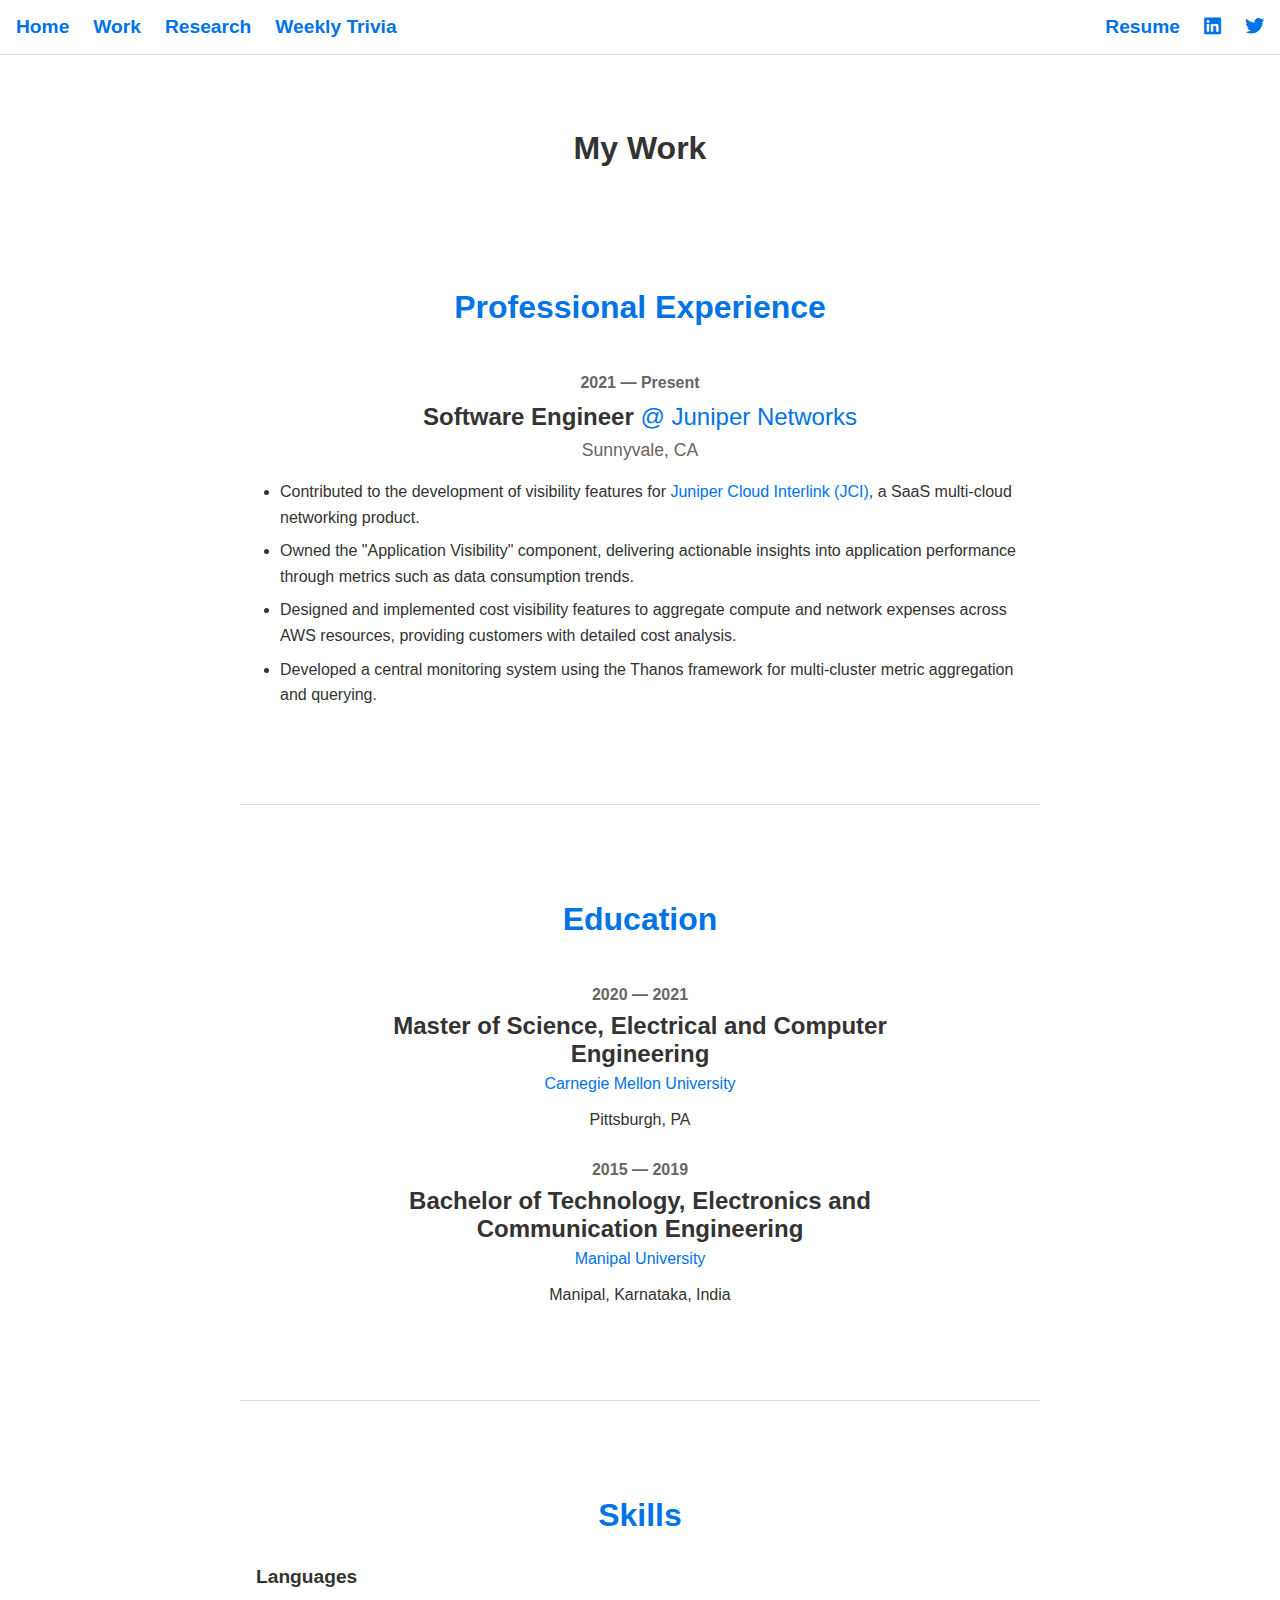
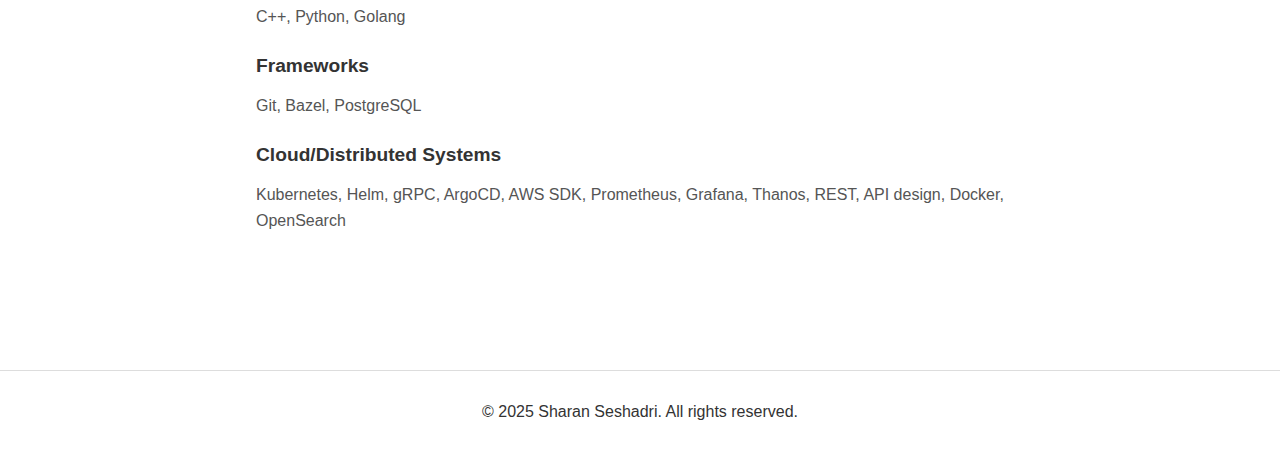
==== commit 988cf800: "more mobile optimizations" ====
--- a/my-work.html
+++ b/my-work.html
@@ -38,7 +38,15 @@
         <button id="hamburger-menu" aria-label="Open Menu">
           <i class="fas fa-bars"></i>
         </button>
-        <a href="assets/sharan_seshadri_resume.pdf" target="_blank" class="resume-link">Resume</a>
+        <div class="header-right">
+          <a href="assets/sharan_seshadri_resume.pdf" target="_blank" class="resume-link">Resume</a>
+          <a href="https://www.linkedin.com/in/sharan-seshadri" target="_blank" aria-label="LinkedIn">
+            <i class="fab fa-linkedin"></i>
+          </a>
+          <a href="https://x.com/sharan2510" target="_blank" aria-label="Twitter">
+            <i class="fab fa-twitter"></i>
+          </a>
+        </div>
       </div>
     
       <!-- Mobile Navigation -->
@@ -84,14 +92,14 @@
               <div class="timeline">2020 — 2021</div>
               <div class="details">
                 <h4>Master of Science, Electrical and Computer Engineering</h4>
-                <p>@ <a href="https://www.cmu.edu/" target="_blank"> Carnegie Mellon University</a></p> Pittsburgh, PA
+                <p><a href="https://www.cmu.edu/" target="_blank"> Carnegie Mellon University</a></p> Pittsburgh, PA
               </div>
             </div>
             <div class="academic-item">
               <div class="timeline">2015 — 2019</div>
               <div class="details">
                 <h4>Bachelor of Technology, Electronics and Communication Engineering</h4>
-                <p>@ <a href="https://www.manipal.edu/mit.html" target="_blank"> Manipal University</a></p>Manipal, Karnataka, India 
+                <p><a href="https://www.manipal.edu/mit.html" target="_blank"> Manipal University</a></p>Manipal, Karnataka, India 
               </div>
             </div>
           </div>          
--- a/styles.css
+++ b/styles.css
@@ -48,7 +48,7 @@
 
 .header-left a, .header-right a {
   text-decoration: none;
-  font-size: 1em;
+  font-size: 1.2em;
   color: #0073e6;
   font-weight: bold;
 }
@@ -74,21 +74,27 @@
   color: #0073e6;
 }
 
+
+#hamburger-menu.open {
+  color: #005bb5; /* Change color when active */
+}
+
 #hamburger-menu:hover {
   color: #005bb5;
 }
 
 /* Mobile Navigation */
 #mobile-nav {
-  display: none;
+  display: none; /* Hidden by default */
   background-color: #ffffff;
   position: absolute;
-  top: 100%;
+  top: 100%; /* Below the header */
   left: 0;
   width: 100%;
   text-align: center;
   border-top: 1px solid #ddd;
   padding: 1em 0;
+  z-index: 1000; /* Ensure it appears above other elements */
 }
 
 #mobile-nav a {
@@ -106,8 +112,9 @@
 }
 
 #mobile-nav.visible {
-  display: block;
-}
+  display: block; /* Show when the class "visible" is added */
+}
+
 
 /* Responsive Design */
 @media (max-width: 768px) {
@@ -123,19 +130,45 @@
 /* Intro Section */
 .intro {
   text-align: center;
-  padding: 3em 1em;
+  padding: 3em 2em; /* Spacing for desktop */
 }
 
 .intro h2 {
-  font-size: 2em;
-  margin: 1;
+  font-size: 2.5em; /* Larger font size for desktop */
+  margin-bottom: 1.5em;
 }
 
 .intro p {
   text-align: justify;
-  font-size: 1.1em; /* Optional: Adjust font size if needed */
-  line-height: 1.6; /* Optional: Improve readability by adding line height */
-  margin: 1.5em 0; /* Optional: Add spacing between paragraphs */
+  font-size: 1.2em; /* Larger text for desktop */
+  line-height: 1.8; /* Improved spacing for readability */
+  margin: 1em auto; /* Centered text for larger screens */
+  max-width: 800px; /* Limit width for better readability */
+}
+
+/* Responsive Design: Override styles for mobile */
+@media (max-width: 768px) {
+  .profile-photo {
+    width: 80%; /* Adjust width for smaller screens */
+    height: auto; /* Maintain aspect ratio */
+    max-width: 250px; /* Limit maximum size */
+    margin: 1em auto; /* Adjust spacing for mobile */
+  }
+
+  .intro {
+    padding: 2em 1em; /* Compact spacing for mobile */
+  }
+
+  .intro h2 {
+    font-size: 1.8em; /* Slightly smaller header for mobile */
+    margin-bottom: 1em;
+  }
+
+  .intro p {
+    font-size: 1em; /* Smaller text for mobile */
+    line-height: 1.5; /* Adjust line height for readability */
+    margin: 1em 1em; /* Add padding to avoid edge-to-edge text */
+  }
 }
 
 /* Main Content Section */
@@ -459,12 +492,12 @@
 
 .profile-photo {
   display: block;
-  margin: 1em auto; /* Center the image and add spacing */
-  width: 500px; /* Adjust width */
-  height: 500px; /* Match height to width for a perfect circle */
-  border-radius: 50%; /* Ensure the photo stays circular */
-  object-fit: cover; /* Prevent stretching by cropping if needed */
-  box-shadow: 0 4px 6px rgba(0, 0, 0, 0.1); /* Optional: Add a subtle shadow for better aesthetics */
+  margin: 1em auto; /* Center the image */
+  width: 250px; /* Adjust size */
+  height: 250px; /* Match height to width */
+  border-radius: 50%; /* Make it a perfect circle */
+  object-fit: cover; /* Prevent stretching */
+  box-shadow: 0 4px 6px rgba(0, 0, 0, 0.1); /* Optional: Add subtle shadow */
 }
 
 .experience.no-divider {
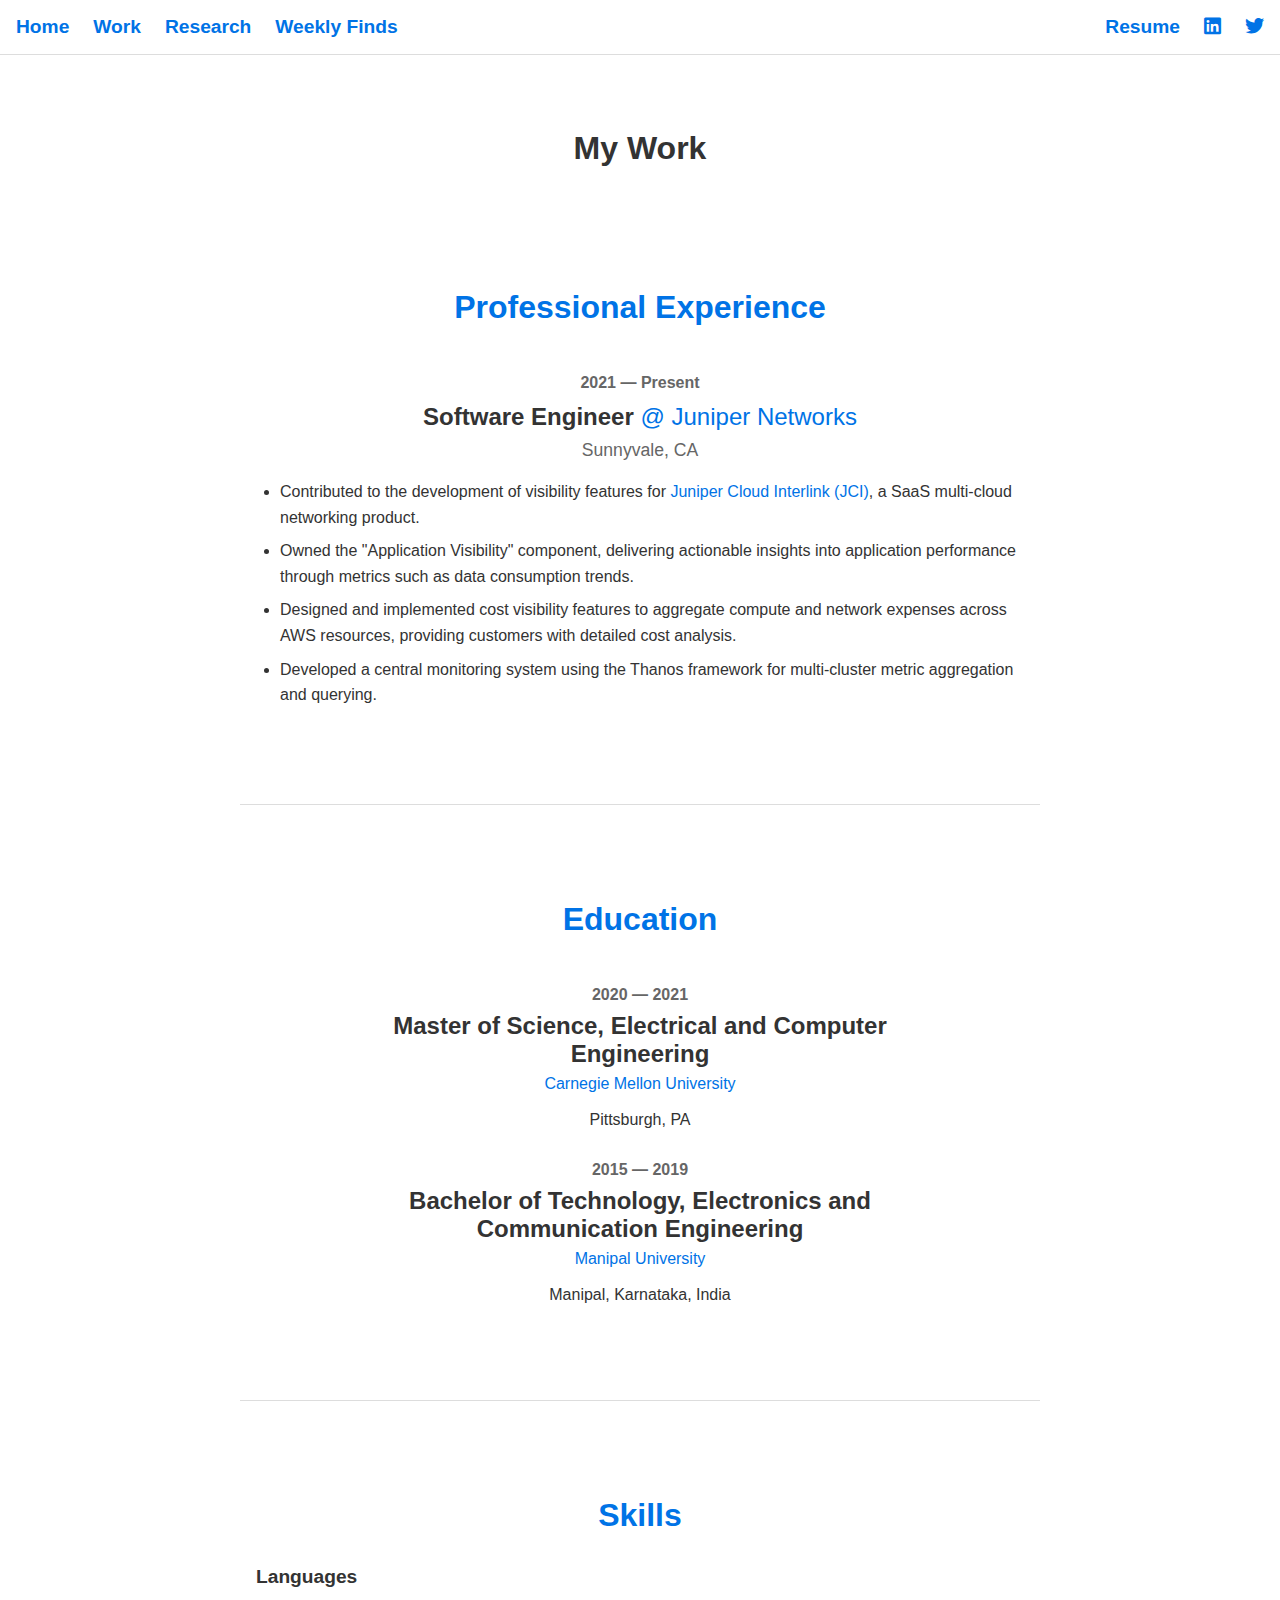
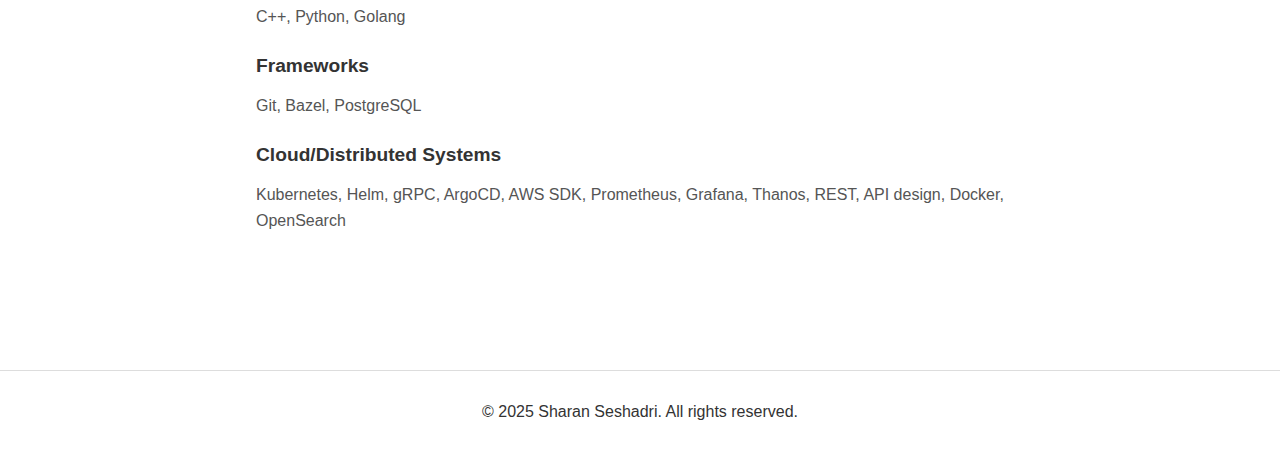
==== commit a93070cf: "fixes to weekly finds" ====
--- a/my-work.html
+++ b/my-work.html
@@ -20,7 +20,7 @@
           <a href="index.html">Home</a>
           <a href="my-work.html">Work</a>
           <a href="research.html">Research</a>
-          <a href="weekly-trivia.html">Weekly Trivia</a>
+          <a href="weekly-trivia.html">Weekly Finds</a>
         </div>
         <div class="header-right">
           <a href="assets/sharan_seshadri_resume.pdf" target="_blank" class="resume-link">Resume</a>
@@ -54,7 +54,7 @@
         <a href="index.html">Home</a>
         <a href="my-work.html">Work</a>
         <a href="research.html">Research</a>
-        <a href="weekly-trivia.html">Weekly Trivia</a>
+        <a href="weekly-trivia.html">Weekly Finds</a>
       </nav>
     </header>
     
--- a/styles.css
+++ b/styles.css
@@ -1,7 +1,7 @@
 /* General Styles */
 body {
   margin: 0;
-  font-family: Arial, sans-serif;
+  font-family: Helvetica, sans-serif;
   color: #333;
   background-color: #fff;
   transition: background-color 0.3s, color 0.3s;
@@ -391,7 +391,7 @@
 .academic-item ul {
   list-style-type: disc;
   padding-left: 1.5em; /* Indentation for bullets */
-  text-align: left; /* Align bullet points to the left */
+  text-align: justify; /* Align bullet points to the left */
   margin: 1em auto; /* Center-align the list container */
   max-width: 600px;
 }
@@ -415,7 +415,7 @@
 #trivia-container {
   max-width: 800px;
   margin: 4em auto;
-  text-align: center;
+  text-align: justify;
 }
 
 .trivia {
@@ -426,13 +426,13 @@
 }
 
 .trivia-date {
-  font-size: 1.2em;
+  font-size: 1.1em;
   color: #666;
   margin-bottom: 1em;
 }
 
 .trivia-text {
-  font-size: 1.5em;
+  font-size: 1.2em;
   color: #333;
   margin-bottom: 2em;
 }
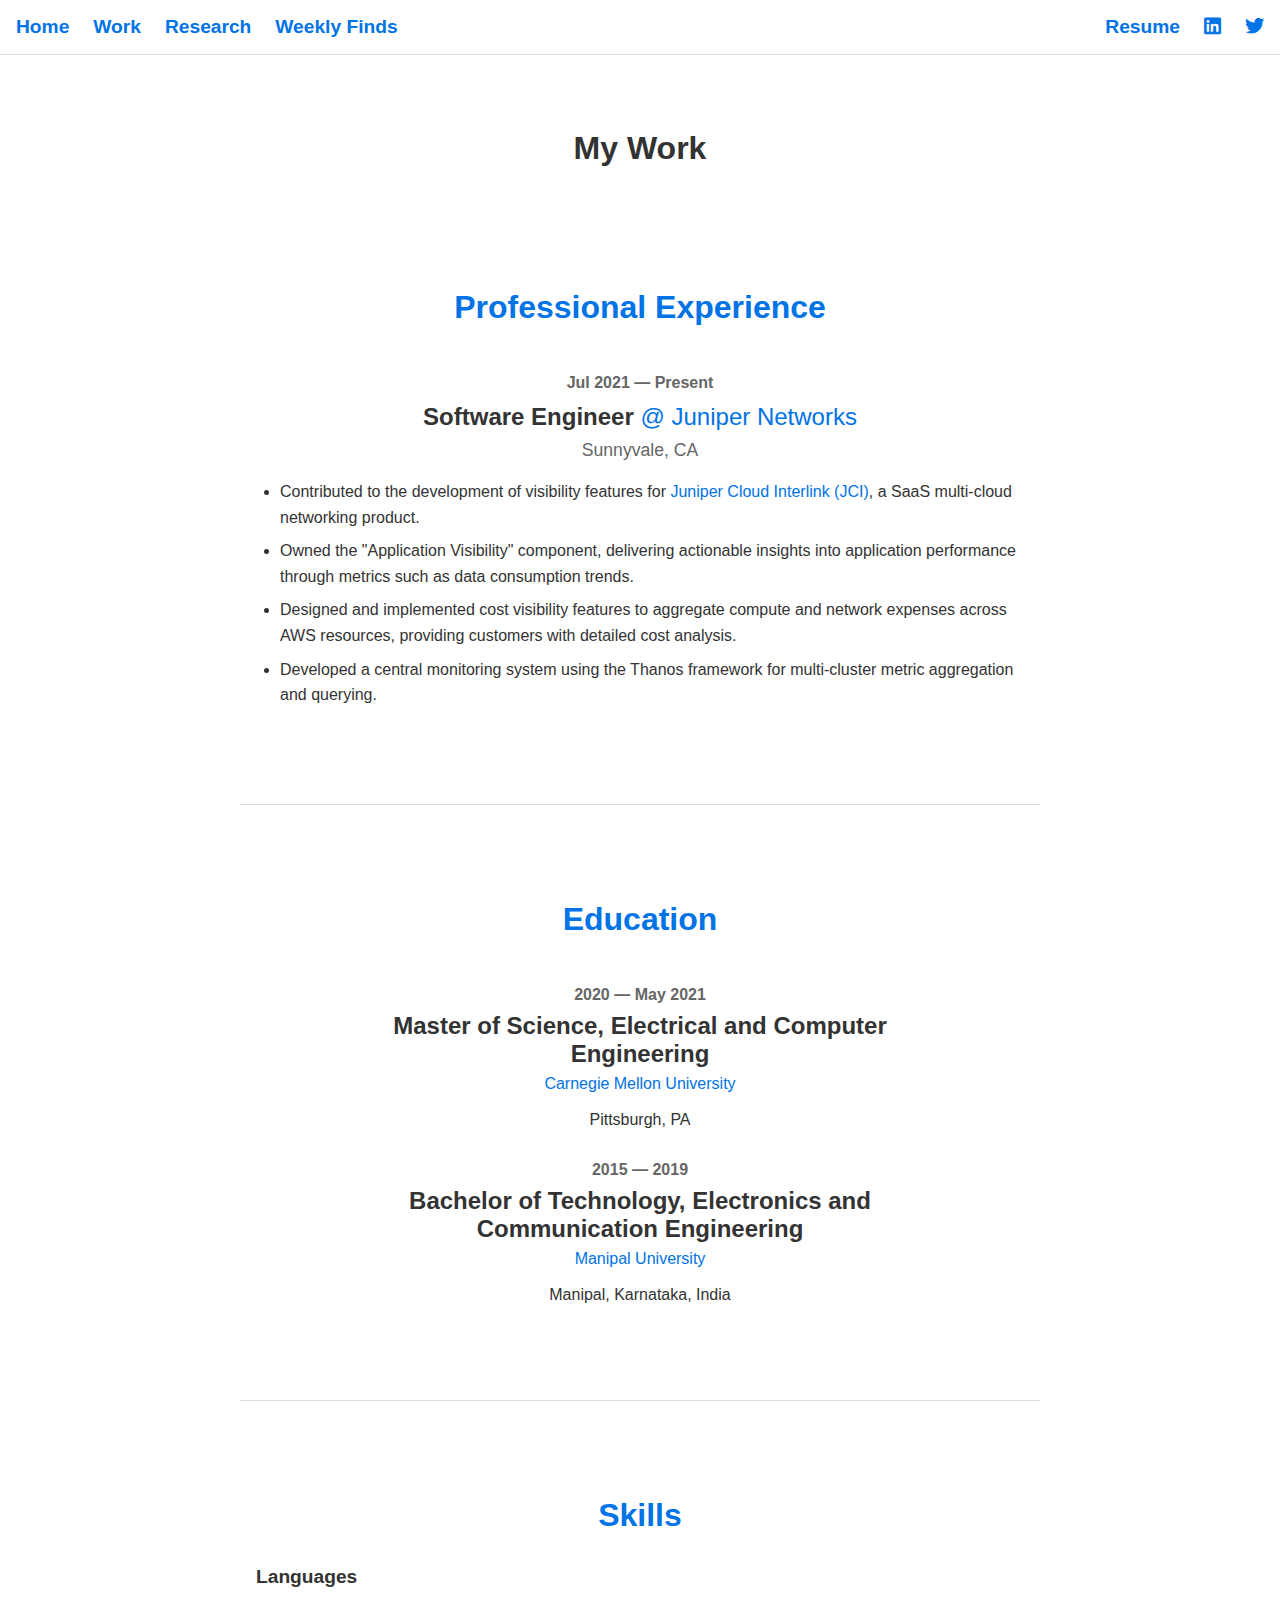
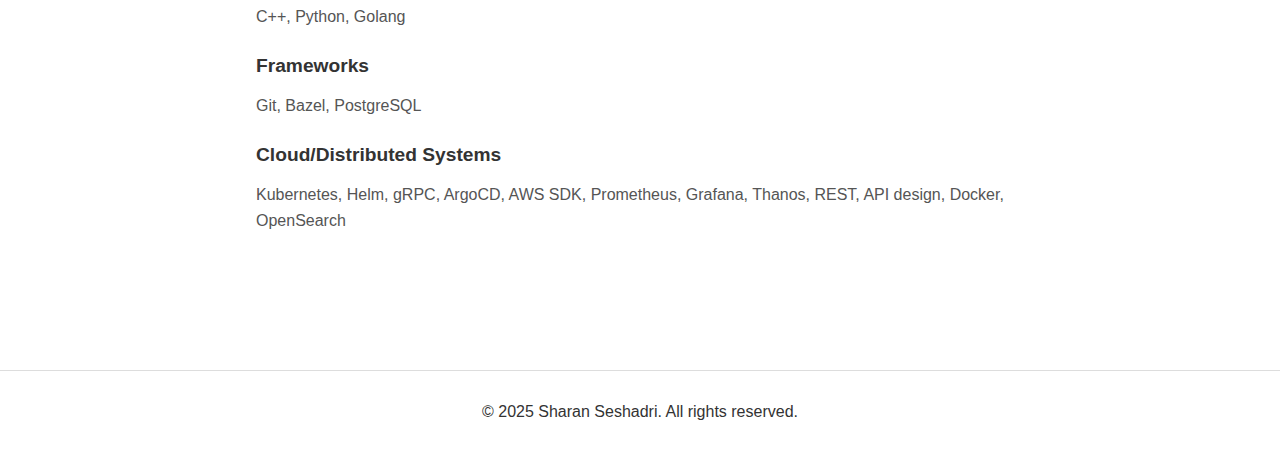
==== commit 1c38b981: "added a new fact of the week" ====
--- a/my-work.html
+++ b/my-work.html
@@ -68,7 +68,7 @@
         <section id="professional-experience">
             <h2>Professional Experience</h2>
             <div class="experience-item">
-              <div class="timeline">2021 — Present</div>
+              <div class="timeline">Jul 2021 — Present</div>
               <div class="details">
                 <h4>Software Engineer <span>@ <a href="https://www.juniper.net/us/en.html" target="_blank">Juniper Networks</a></span></h4>
                 <p>Sunnyvale, CA</p>
@@ -89,7 +89,7 @@
         <div class="section" id="academic-experience">
             <h3>Education</h3>
             <div class="academic-item">
-              <div class="timeline">2020 — 2021</div>
+              <div class="timeline">2020 — May 2021</div>
               <div class="details">
                 <h4>Master of Science, Electrical and Computer Engineering</h4>
                 <p><a href="https://www.cmu.edu/" target="_blank"> Carnegie Mellon University</a></p> Pittsburgh, PA
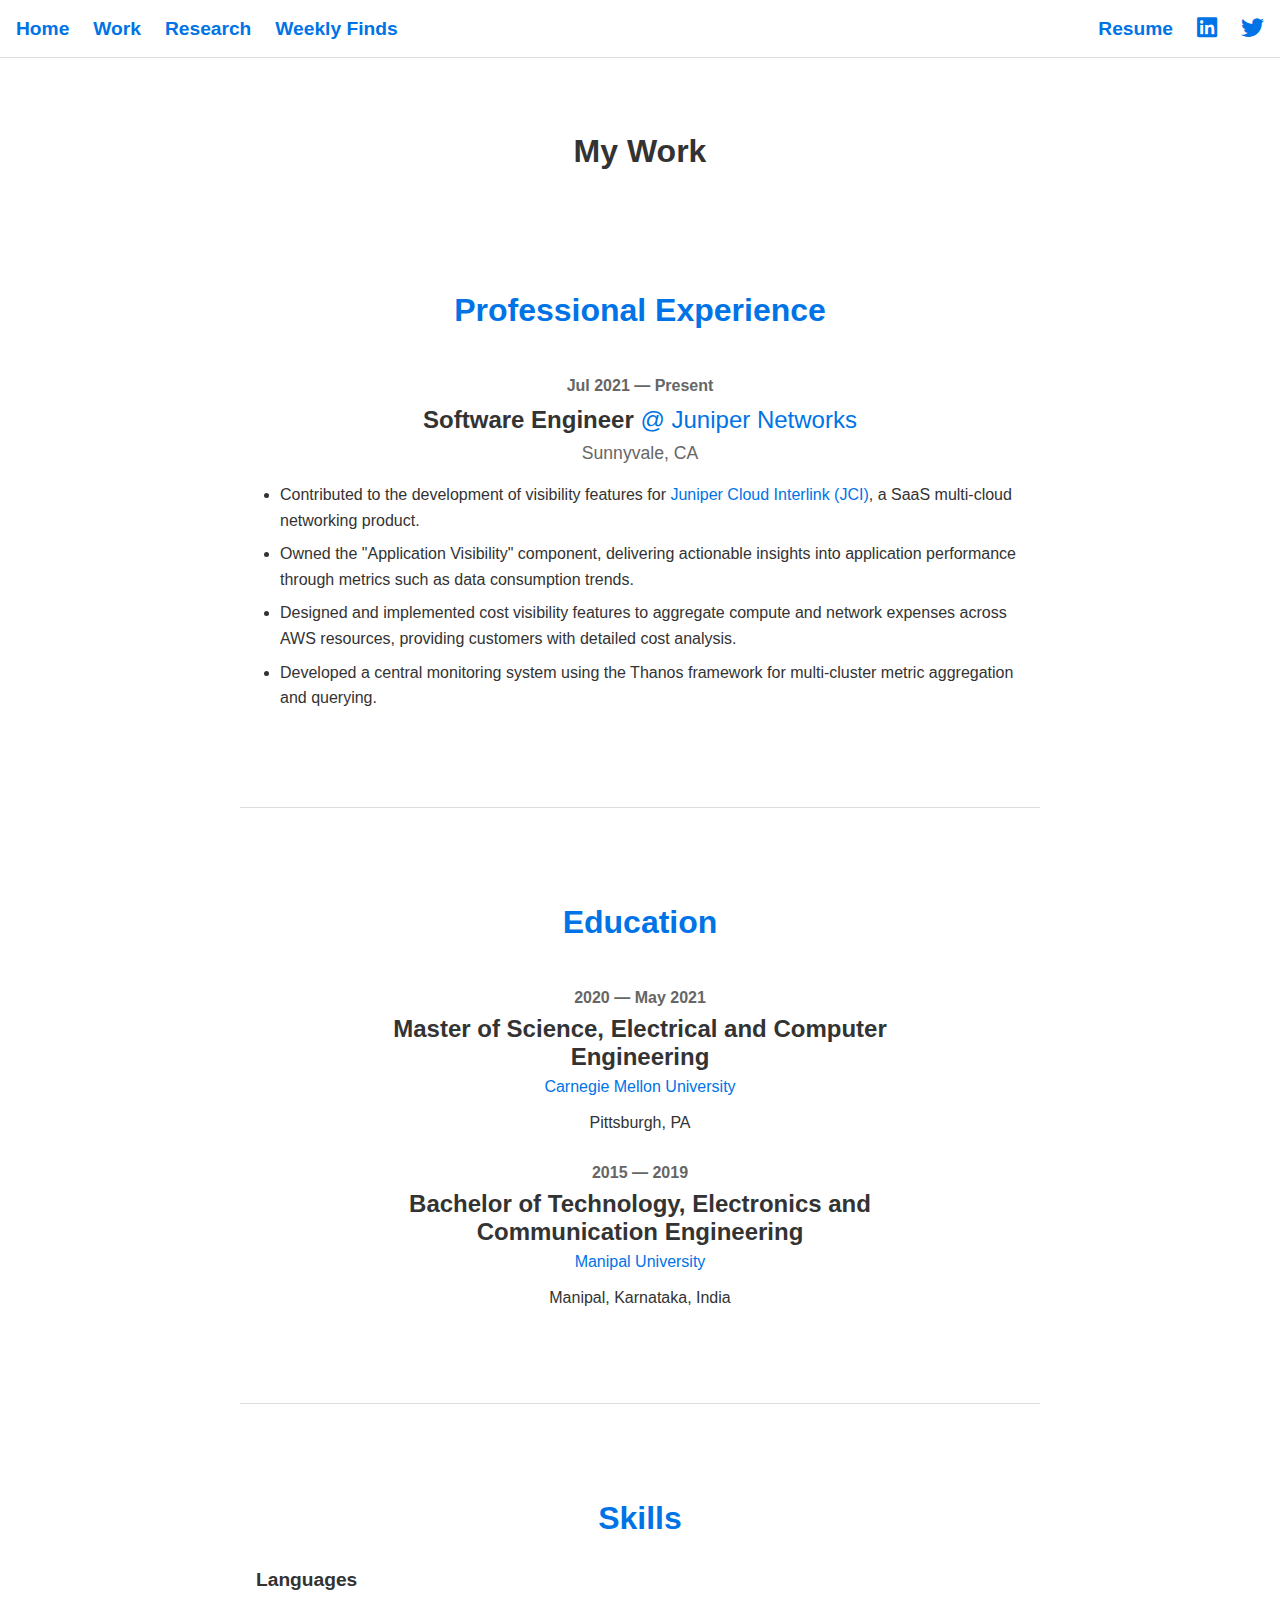
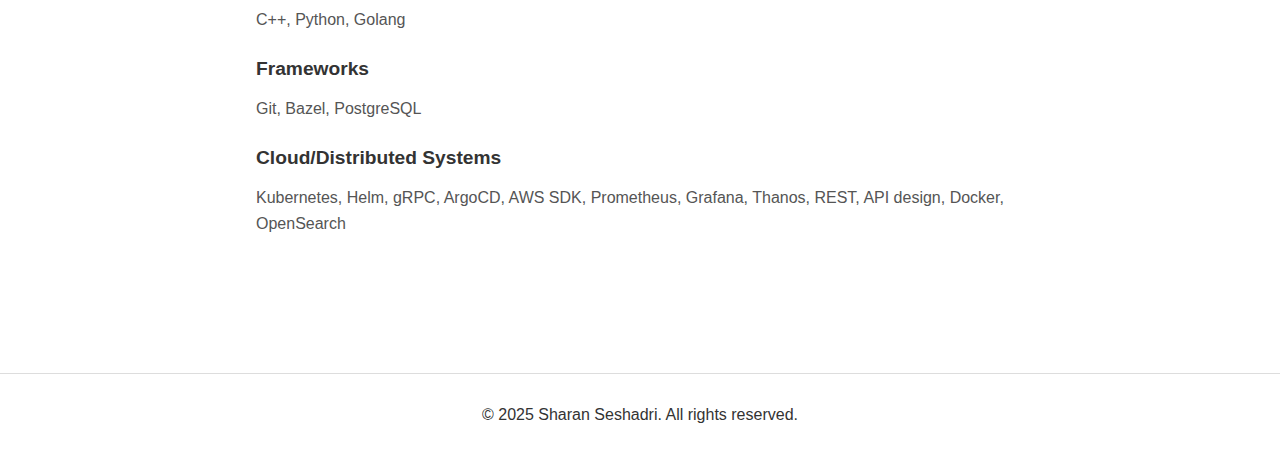
==== commit 5bca0570: "added basic google analytics" ====
--- a/my-work.html
+++ b/my-work.html
@@ -8,6 +8,13 @@
   <!-- Font Awesome for icons -->
   <link rel="stylesheet" href="https://cdnjs.cloudflare.com/ajax/libs/font-awesome/6.0.0-beta3/css/all.min.css">
   <link rel="icon" type="image/x-icon" href="favicon.ico">
+  <script async src="https://www.googletagmanager.com/gtag/js?id=G-8LYGXHGC72"></script>
+  <script>
+    window.dataLayer = window.dataLayer || [];
+    function gtag(){dataLayer.push(arguments);}
+    gtag('js', new Date());
+    gtag('config', 'G-8LYGXHGC72');
+  </script>
 </head>
 <body>
   <div id="container">
@@ -39,7 +46,7 @@
           <i class="fas fa-bars"></i>
         </button>
         <div class="header-right">
-          <a href="assets/sharan_seshadri_resume.pdf" target="_blank" class="resume-link">Resume</a>
+          <a href="assets/sharan_seshadri_resume.pdf" target="_blank" class="resume-link" onclick="gtag('event', 'resume_click', {'event_category': 'Downloads', 'event_label': 'Resume PDF'});">Resume</a>
           <a href="https://www.linkedin.com/in/sharan-seshadri" target="_blank" aria-label="LinkedIn">
             <i class="fab fa-linkedin"></i>
           </a>
--- a/styles.css
+++ b/styles.css
@@ -41,11 +41,32 @@
   align-items: center;
 }
 
+/* Header Layout */
 .header-left, .header-right {
   display: flex;
-  gap: 1.5em; /* Adjust spacing for alignment */
-}
-
+  align-items: center;
+  gap: 1.5em;
+}
+
+/* Push right-side icons to the right */
+.header-right {
+  margin-left: auto;
+  display: flex;
+  align-items: center;
+}
+
+
+.header-right i {
+  font-size: 1.2em;
+  color: #0073e6;
+}
+
+.header-right i:hover {
+  color: #90caf9; /* Adjust hover color for dark mode */
+}
+
+
+/* Header Links */
 .header-left a, .header-right a {
   text-decoration: none;
   font-size: 1.2em;
@@ -66,54 +87,89 @@
   width: 100%;
 }
 
+/* Hamburger Menu */
 #hamburger-menu {
   background: none;
   border: none;
   font-size: 1.5em;
   cursor: pointer;
   color: #0073e6;
-}
-
+  position: absolute;
+  left: 15px; /* Ensures it stays on the left */
+  top: 15px;
+  z-index: 1100;
+}
+
+#hamburger-menu.active {
+  transform: rotate(90deg); /* Rotate when active */
+  color: #005bb5;
+}
 
 #hamburger-menu.open {
-  color: #005bb5; /* Change color when active */
+  color: #005bb5;
 }
 
 #hamburger-menu:hover {
   color: #005bb5;
 }
 
-/* Mobile Navigation */
+
+
+/* Ensure desktop header is visible on large screens */
+@media (min-width: 769px) {
+  .header-desktop {
+    display: flex;
+    justify-content: space-between;
+    align-items: center;
+    width: 100%;
+  }
+
+  .mobile-header {
+    display: none;
+  }
+}
+
+/* Mobile Navigation Menu */
 #mobile-nav {
-  display: none; /* Hidden by default */
-  background-color: #ffffff;
-  position: absolute;
-  top: 100%; /* Below the header */
+  position: fixed;
+  top: 0;
+  left: -300px; /* Hidden by default */
+  width: 250px;
+  height: 100%;
+  background-color: white;
+  box-shadow: 2px 0px 5px rgba(0, 0, 0, 0.2);
+  padding-top: 3em; /* Adjusted padding so items start lower */
+  transition: left 0.3s ease-in-out;
+  z-index: 1000;
+  display: flex;
+  flex-direction: column;
+  align-items: flex-start; /* Align items from the top */
+  padding-left: 20px;
+}
+
+/* Mobile Navigation Links */
+#mobile-nav a {
+  font-size: 1.3em; /* Increased size for better readability */
+  font-weight: bold; /* Make text bolder */
+  color: #0073e6;
+  text-decoration: none;
+  padding: 0.6em 1em; /* Reduced vertical spacing */
+  border-radius: 12px; /* Rounded corners */
+  transition: background-color 0.2s ease-in-out, box-shadow 0.2s ease-in-out;
+  margin-bottom: 0.3em; /* Reduce spacing between items */
+}
+
+/* When the menu is open */
+#mobile-nav.visible {
   left: 0;
-  width: 100%;
-  text-align: center;
-  border-top: 1px solid #ddd;
-  padding: 1em 0;
-  z-index: 1000; /* Ensure it appears above other elements */
-}
-
-#mobile-nav a {
-  display: block;
-  padding: 1em 0;
-  font-size: 1em;
-  color: #0073e6;
-  text-decoration: none;
-  border-bottom: 1px solid #ddd;
-}
-
+}
+
+/* Hover effect */
 #mobile-nav a:hover {
+  color: #005bb5;
   background-color: #f0f0f0;
-  color: #005bb5;
-}
-
-#mobile-nav.visible {
-  display: block; /* Show when the class "visible" is added */
-}
+}
+
 
 
 /* Responsive Design */
@@ -205,10 +261,6 @@
 
 body.dark footer {
   border-top: 1px solid #444;
-}
-
-.header-right i:hover {
-  color: #90caf9; /* Adjust hover color for dark mode */
 }
 
 /* Work Experience Section */
